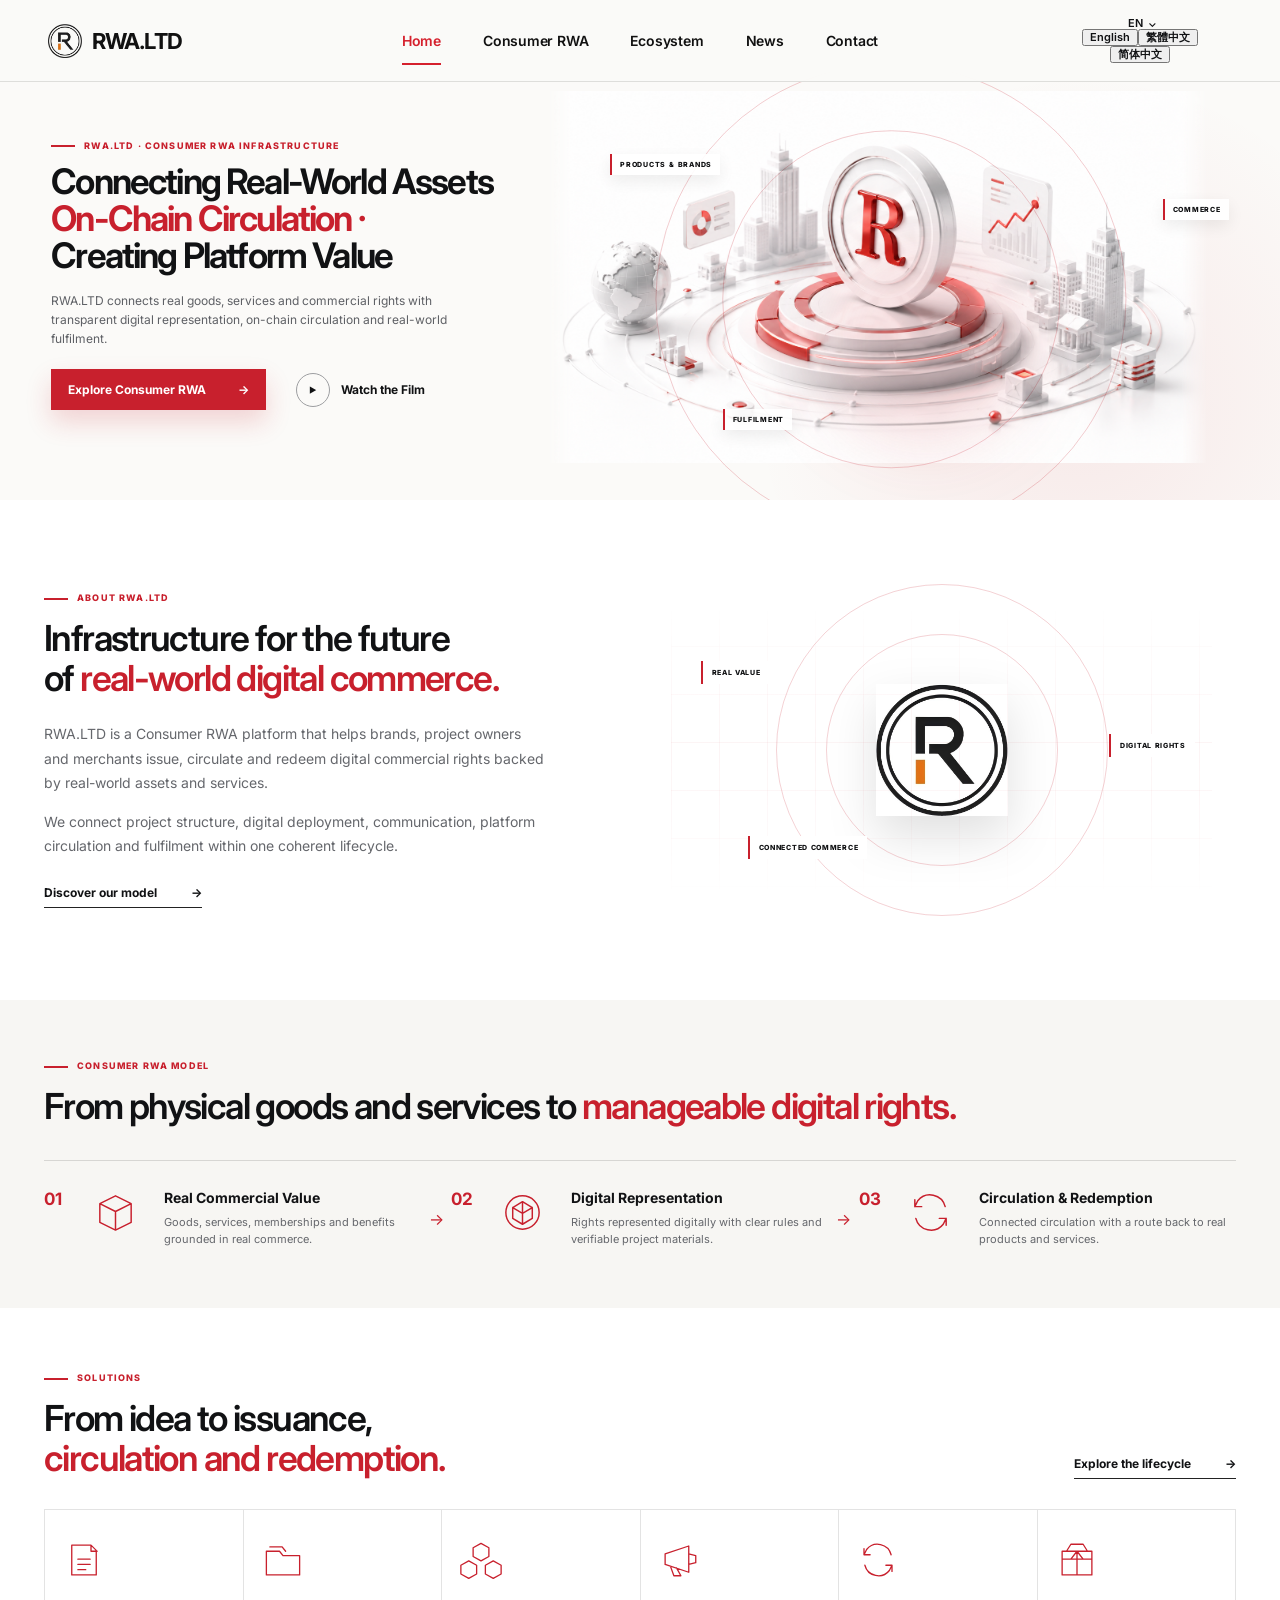
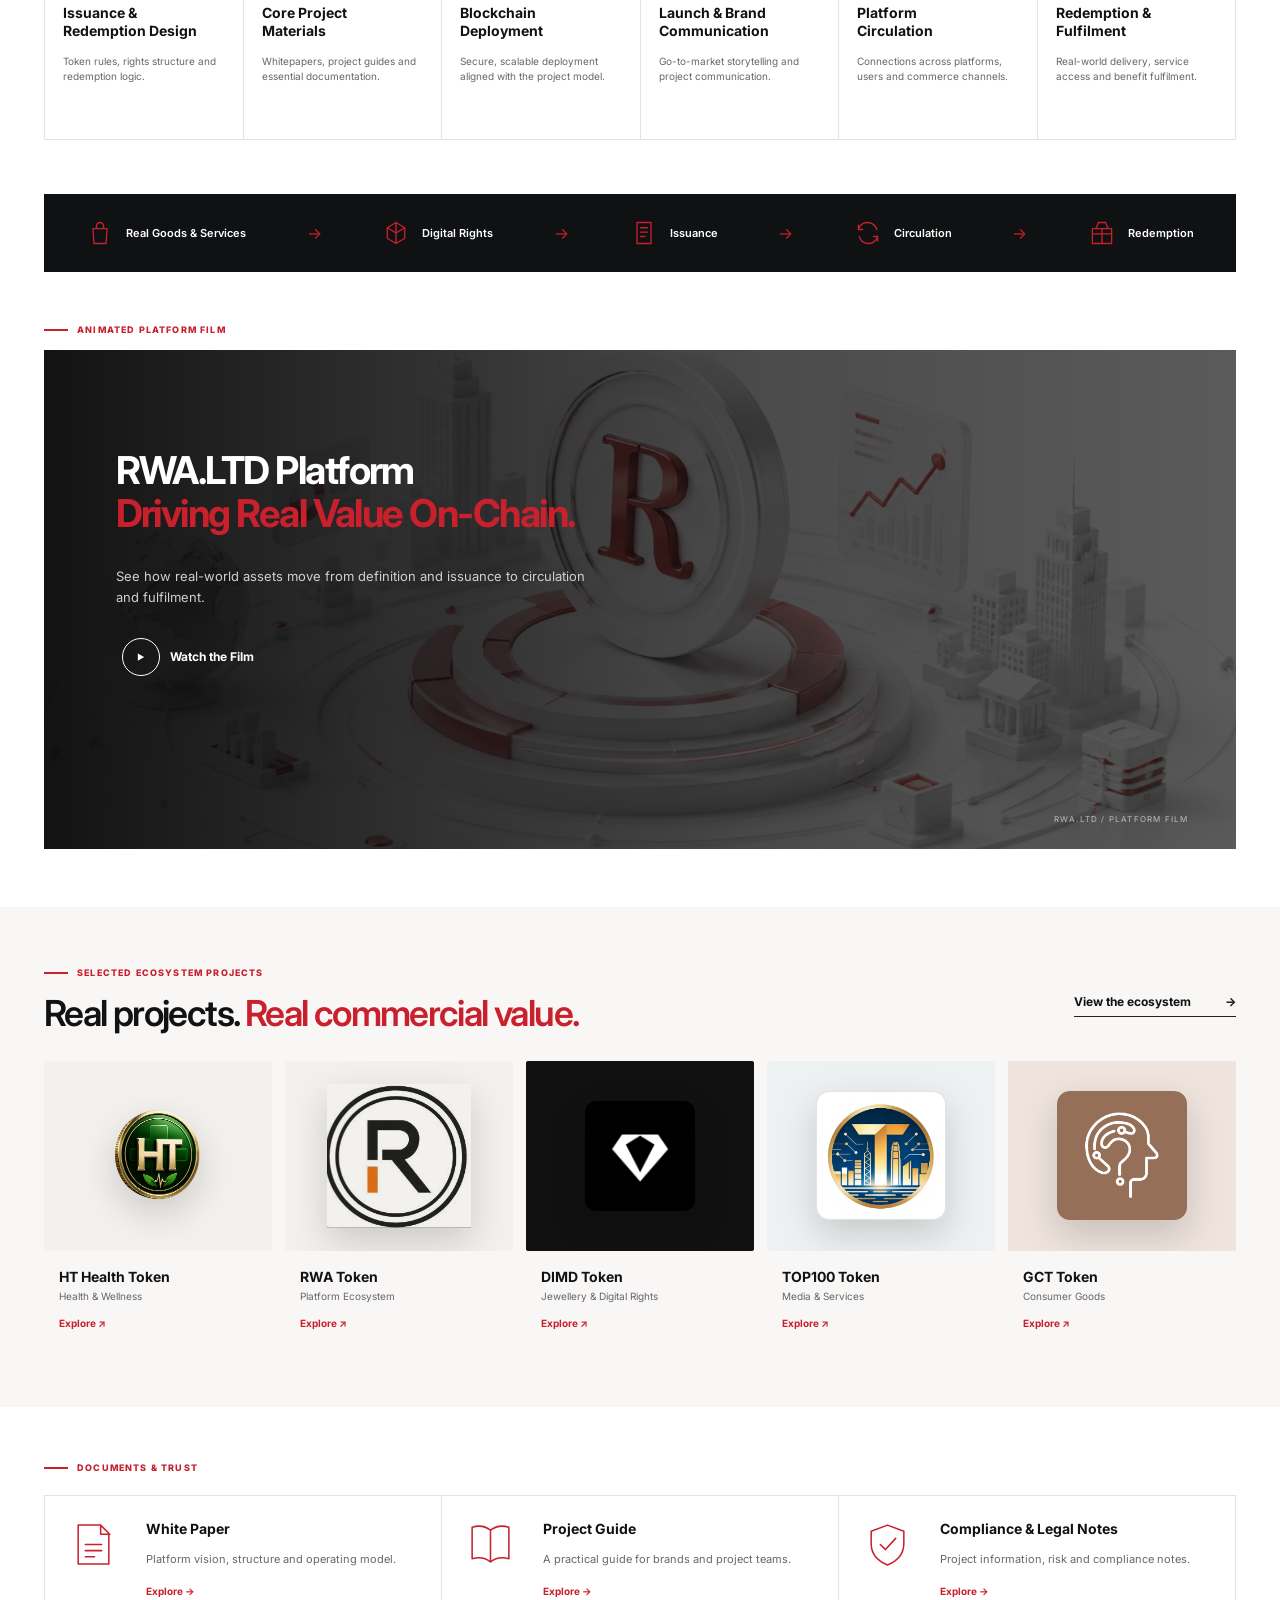
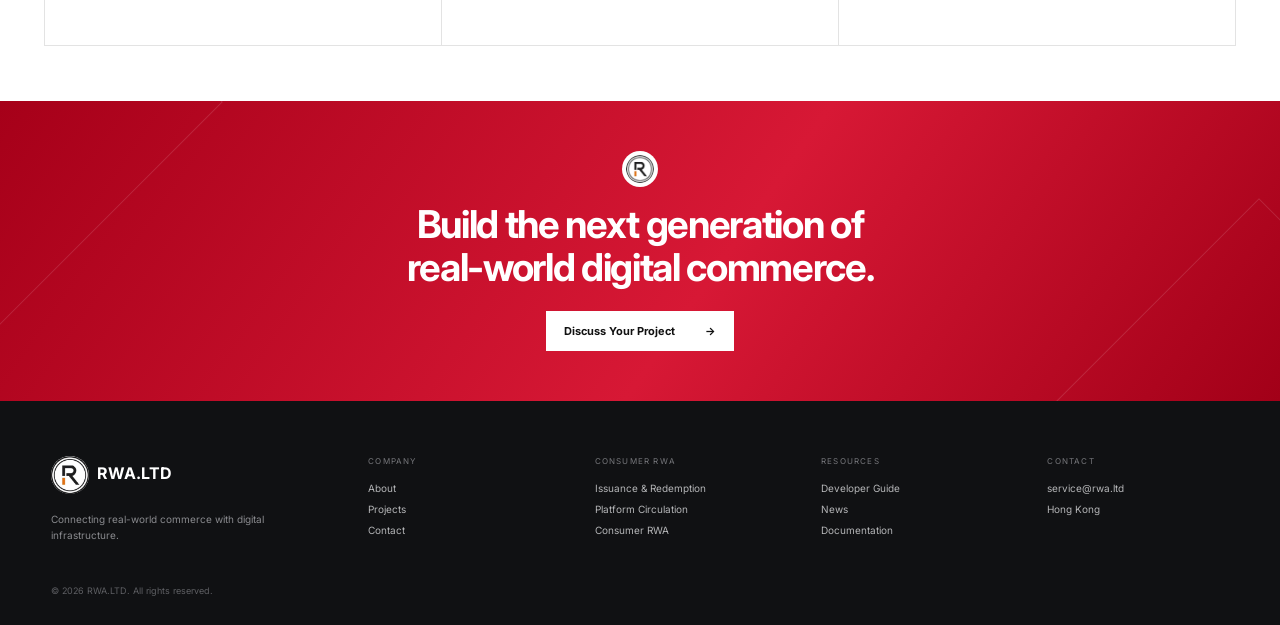
==== index.html @ 99b6c5ab "Enable multilingual site (index.html)" ====
<!doctype html>
<html lang="en">
<head>
  <meta charset="utf-8">
  <meta name="viewport" content="width=device-width,initial-scale=1,viewport-fit=cover">
  <meta name="description" content="RWA.LTD connects real-world products, services and commercial rights with on-chain circulation.">
  <title>RWA.LTD — Real-World Assets, Connected</title>
  <link rel="preconnect" href="https://fonts.googleapis.com"><link rel="preconnect" href="https://fonts.gstatic.com" crossorigin>
  <link href="https://fonts.googleapis.com/css2?family=Inter:wght@400;500;600;700&display=swap" rel="stylesheet">
  <link rel="stylesheet" href="css/home-approved.css">
  <link rel="stylesheet" href="css/site-global.css">
</head>
<body>
  <header class="header global-header">
    <a class="logo" href="index.html" aria-label="RWA.LTD Home">
      <img src="assets/images/rwa-logo.png" alt="RWA.LTD official logo">
      <strong>RWA.LTD</strong>
    </a>
    <nav class="desktop-nav" aria-label="Primary navigation">
      <a class="active" href="index.html">Home</a>
      <a href="consumer-rwa.html">Consumer RWA</a>
      <a href="ecosystem.html">Ecosystem</a>
      <a href="https://www.rwa.ltd/#/news">News</a>
      <a href="contact.html">Contact</a>
    </nav>
    <div class="header-end">
      <button class="language" type="button">EN <span>⌄</span></button>
      <button class="menu" type="button" aria-label="Open navigation" aria-expanded="false"><i></i><i></i></button>
    </div>
    <nav class="mobile-nav" aria-label="Mobile navigation">
      <a href="index.html">Home</a><a href="consumer-rwa.html">Consumer RWA</a>
      <a href="ecosystem.html">Ecosystem</a><a href="https://www.rwa.ltd/#/news">News</a><a href="contact.html">Contact</a>
    </nav>
  </header>

  <main>
    <section class="hero">
      <div class="hero-copy reveal">
        <p class="kicker">RWA.LTD · CONSUMER RWA INFRASTRUCTURE</p>
        <h1>Connecting Real-World Assets<br><em>On-Chain Circulation ·</em><br>Creating Platform Value</h1>
        <p class="lede">RWA.LTD connects real goods, services and commercial rights with transparent digital representation, on-chain circulation and real-world fulfilment.</p>
        <div class="hero-actions">
          <a class="button-primary" href="consumer-rwa.html">Explore Consumer RWA <span>→</span></a>
          <button class="watch" type="button" data-film><i>▶</i> Watch the Film</button>
        </div>
      </div>
      <div class="hero-media reveal">
        <div class="hero-glow"></div>
        <div class="hero-ring ring-a"></div><div class="hero-ring ring-b"></div>
        <img src="assets/images/rwa-hero-ecosystem.png" alt="RWA.LTD real-world commerce ecosystem" width="1672" height="941">
        <span class="media-label ml-1">PRODUCTS &amp; BRANDS</span>
        <span class="media-label ml-2">COMMERCE</span>
        <span class="media-label ml-3">FULFILMENT</span>
      </div>
    </section>

    <section class="about shell section" id="about">
      <div class="about-copy reveal">
        <p class="section-tag">ABOUT RWA.LTD</p>
        <h2>Infrastructure for the future<br>of <em>real-world digital commerce.</em></h2>
        <p>RWA.LTD is a Consumer RWA platform that helps brands, project owners and merchants issue, circulate and redeem digital commercial rights backed by real-world assets and services.</p>
        <p>We connect project structure, digital deployment, communication, platform circulation and fulfilment within one coherent lifecycle.</p>
        <a class="text-link" href="consumer-rwa.html">Discover our model <span>→</span></a>
      </div>
      <div class="about-visual reveal">
        <div class="about-grid-lines"></div>
        <img src="assets/images/rwa-logo.png" alt="RWA.LTD official brand mark">
        <span>REAL VALUE</span><span>DIGITAL RIGHTS</span><span>CONNECTED COMMERCE</span>
      </div>
    </section>

    <section class="model section">
      <div class="shell">
        <p class="section-tag">CONSUMER RWA MODEL</p>
        <h2>From physical goods and services to <em>manageable digital rights.</em></h2>
        <div class="model-row reveal">
          <article><b>01</b><svg viewBox="0 0 48 48"><path d="M8 15 24 7l16 8-16 8-16-8Zm0 0v19l16 8 16-8V15M24 23v19"/></svg><div><h3>Real Commercial Value</h3><p>Goods, services, memberships and benefits grounded in real commerce.</p></div></article>
          <i>→</i>
          <article><b>02</b><svg viewBox="0 0 48 48"><circle cx="24" cy="24" r="17"/><path d="m24 13 10 6v11l-10 6-10-6V19l10-6Zm0 0v23M14 19l10 6 10-6"/></svg><div><h3>Digital Representation</h3><p>Rights represented digitally with clear rules and verifiable project materials.</p></div></article>
          <i>→</i>
          <article><b>03</b><svg viewBox="0 0 48 48"><path d="M39 18A16 16 0 0 0 11 12l-3 6M9 30a16 16 0 0 0 28 6l3-6M8 11v7h7M40 37v-7h-7"/></svg><div><h3>Circulation &amp; Redemption</h3><p>Connected circulation with a route back to real products and services.</p></div></article>
        </div>
      </div>
    </section>

    <section class="solutions section shell">
      <p class="section-tag">SOLUTIONS</p>
      <div class="section-heading"><h2>From idea to issuance,<br><em>circulation and redemption.</em></h2><a class="text-link" href="consumer-rwa.html#lifecycle">Explore the lifecycle <span>→</span></a></div>
      <div class="solution-grid reveal">
        <article><svg viewBox="0 0 48 48"><path d="M10 7h22l6 6v28H10zM32 7v7h7M17 23h14M17 29h14M17 35h9"/></svg><h3>Issuance &amp;<br>Redemption Design</h3><p>Token rules, rights structure and redemption logic.</p></article>
        <article><svg viewBox="0 0 48 48"><path d="M5 14h15l4 5h19v22H5zM9 9h14l4 5"/></svg><h3>Core Project<br>Materials</h3><p>Whitepapers, project guides and essential documentation.</p></article>
        <article><svg viewBox="0 0 48 48"><path d="m24 5 9 5v10l-9 5-9-5V10l9-5ZM10 25l9 5v10l-9 5-9-5V30l9-5Zm28 0 9 5v10l-9 5-9-5V30l9-5Z"/></svg><h3>Blockchain<br>Deployment</h3><p>Secure, scalable deployment aligned with the project model.</p></article>
        <article><svg viewBox="0 0 48 48"><path d="M7 29V17l27-9v30L7 29Zm27-12 8 2v8l-8 2M13 31l4 11h8l-5-9"/></svg><h3>Launch &amp; Brand<br>Communication</h3><p>Go-to-market storytelling and project communication.</p></article>
        <article><svg viewBox="0 0 48 48"><path d="M39 18A16 16 0 0 0 11 12l-3 6M9 30a16 16 0 0 0 28 6l3-6M8 11v7h7M40 37v-7h-7"/></svg><h3>Platform<br>Circulation</h3><p>Connections across platforms, users and commerce channels.</p></article>
        <article><svg viewBox="0 0 48 48"><path d="M7 14h34v27H7zM12 14 17 6h14l5 8M24 14v27M7 23h34M17 23l7-9 7 9"/></svg><h3>Redemption &amp;<br>Fulfilment</h3><p>Real-world delivery, service access and benefit fulfilment.</p></article>
      </div>
    </section>

    <section class="lifecycle">
      <div><svg viewBox="0 0 32 32"><path d="M8 11h16l-1 17H9L8 11ZM12 11V8a4 4 0 0 1 8 0v3"/></svg><span>Real Goods &amp; Services</span></div><i>→</i>
      <div><svg viewBox="0 0 32 32"><path d="m16 4 10 6v12l-10 6-10-6V10l10-6Zm0 0v24M6 10l10 6 10-6"/></svg><span>Digital Rights</span></div><i>→</i>
      <div><svg viewBox="0 0 32 32"><path d="M8 4h16v24H8zM12 10h8M12 15h8M12 20h5"/></svg><span>Issuance</span></div><i>→</i>
      <div><svg viewBox="0 0 32 32"><path d="M26 12A11 11 0 0 0 7 8l-2 4M6 20a11 11 0 0 0 19 4l2-4M5 7v5h5M27 25v-5h-5"/></svg><span>Circulation</span></div><i>→</i>
      <div><svg viewBox="0 0 32 32"><path d="M5 11h22v17H5zM9 11l3-7h8l3 7M16 11v17M5 17h22"/></svg><span>Redemption</span></div>
    </section>

    <section class="film section shell" id="film">
      <p class="section-tag">ANIMATED PLATFORM FILM</p>
      <div class="film-stage reveal">
        <img src="assets/images/rwa-hero-ecosystem.png" alt="RWA.LTD ecosystem platform film">
        <div class="film-overlay"></div>
        <div class="film-copy"><h2>RWA.LTD Platform<br><em>Driving Real Value On-Chain.</em></h2><p>See how real-world assets move from definition and issuance to circulation and fulfilment.</p><button type="button"><i>▶</i> Watch the Film</button></div>
        <span class="film-code">RWA.LTD / PLATFORM FILM</span>
      </div>
    </section>

    <section class="projects section">
      <div class="shell">
        <div class="section-heading"><div><p class="section-tag">SELECTED ECOSYSTEM PROJECTS</p><h2>Real projects. <em>Real commercial value.</em></h2></div><a class="text-link" href="ecosystem.html#projects">View the ecosystem <span>→</span></a></div>
        <div class="project-grid reveal">
          <a class="project-card health" href="ecosystem.html#projects"><div class="token-stage"><img src="assets/tokens/token-ht.png" alt="HT Health Token official icon"></div><h3>HT Health Token</h3><p>Health &amp; Wellness</p><span>Explore ↗</span></a>
          <a class="project-card rwa" href="ecosystem.html#projects"><div class="token-stage"><img src="assets/tokens/token-rwa.png" alt="RWA Token official icon"></div><h3>RWA Token</h3><p>Platform Ecosystem</p><span>Explore ↗</span></a>
          <a class="project-card dimd" href="ecosystem.html#projects"><div class="token-stage"><img src="assets/tokens/token-dimd.png" alt="DIMD Token official icon"></div><h3>DIMD Token</h3><p>Jewellery &amp; Digital Rights</p><span>Explore ↗</span></a>
          <a class="project-card top" href="ecosystem.html#projects"><div class="token-stage"><img src="assets/tokens/token-top100.png" alt="TOP100 Token official icon"></div><h3>TOP100 Token</h3><p>Media &amp; Services</p><span>Explore ↗</span></a>
          <a class="project-card gct" href="ecosystem.html#projects"><div class="token-stage"><img src="assets/tokens/token-gct.png" alt="GCT Token official icon"></div><h3>GCT Token</h3><p>Consumer Goods</p><span>Explore ↗</span></a>
        </div>
      </div>
    </section>

    <section class="documents section shell">
      <p class="section-tag">DOCUMENTS &amp; TRUST</p>
      <div class="document-grid reveal">
        <a href="consumer-rwa.html#documentation"><svg viewBox="0 0 48 48"><path d="M9 5h22l8 8v30H9zM31 5v9h9M16 24h16M16 30h16M16 36h9"/></svg><div><h3>White Paper</h3><p>Platform vision, structure and operating model.</p><span>Explore →</span></div></a>
        <a href="consumer-rwa.html#documentation"><svg viewBox="0 0 48 48"><path d="M24 10c-5-4-11-5-18-3v31c7-2 13-1 18 3m0-31c5-4 11-5 18-3v31c-7-2-13-1-18 3V10Z"/></svg><div><h3>Project Guide</h3><p>A practical guide for brands and project teams.</p><span>Explore →</span></div></a>
        <a href="consumer-rwa.html#documentation"><svg viewBox="0 0 48 48"><path d="m24 5 16 6v12c0 10-6 17-16 21C14 40 8 33 8 23V11l16-6Zm-7 19 5 5 10-11"/></svg><div><h3>Compliance &amp; Legal Notes</h3><p>Project information, risk and compliance notes.</p><span>Explore →</span></div></a>
      </div>
    </section>

    <section class="cta">
      <img src="assets/images/rwa-logo.png" alt="" aria-hidden="true">
      <h2>Build the next generation of<br>real-world digital commerce.</h2>
      <a href="contact.html">Discuss Your Project <span>→</span></a>
    </section>
  </main>

  <footer>
    <div class="footer-logo"><img src="assets/images/rwa-logo.png" alt="RWA.LTD"><strong>RWA.LTD</strong><p>Connecting real-world commerce with digital infrastructure.</p></div>
    <div><small>COMPANY</small><a href="#about">About</a><a href="ecosystem.html#projects">Projects</a><a href="contact.html">Contact</a></div>
    <div><small>CONSUMER RWA</small><a href="consumer-rwa.html#lifecycle">Issuance &amp; Redemption</a><a href="ecosystem.html">Platform Circulation</a><a href="consumer-rwa.html">Consumer RWA</a></div>
    <div><small>RESOURCES</small><a href="consumer-rwa.html#documentation">Developer Guide</a><a href="https://www.rwa.ltd/#/news">News</a><a href="consumer-rwa.html#documentation">Documentation</a></div>
    <div><small>CONTACT</small><a href="mailto:service@rwa.ltd">service@rwa.ltd</a><span>Hong Kong</span></div>
    <p class="copyright">© 2026 RWA.LTD. All rights reserved.</p>
  </footer>
  <script src="js/home-approved.js"></script><script src="js/i18n.js"></script>
</body>
</html>
---- css/home-approved.css ----
:root{--red:#c8202d;--red-dark:#a91220;--ink:#111214;--muted:#65676c;--line:#e3e3e3;--warm:#f7f6f3;--shell:1380px}
*{box-sizing:border-box}html{scroll-behavior:smooth}body{margin:0;color:var(--ink);background:#fff;font-family:Inter,-apple-system,BlinkMacSystemFont,"Segoe UI",Arial,sans-serif;-webkit-font-smoothing:antialiased}a{color:inherit;text-decoration:none}button{font:inherit;color:inherit}h1,h2,h3,p{margin-top:0}em{font-style:normal;color:var(--red)}svg{fill:none;stroke:currentColor;stroke-width:1.5;stroke-linecap:round;stroke-linejoin:round}.shell{width:min(calc(100% - 88px),var(--shell));margin-inline:auto}.section{padding-top:82px;padding-bottom:82px}.header{position:fixed;z-index:100;inset:0 0 auto;height:74px;padding:0 clamp(24px,3.5vw,60px);display:flex;align-items:center;border-bottom:1px solid rgba(0,0,0,.08);background:rgba(255,255,255,.94);backdrop-filter:blur(18px);transition:.25s}.header.compact{height:64px;box-shadow:0 8px 25px rgba(0,0,0,.045)}.logo{display:flex;align-items:center;gap:9px;width:185px}.logo img{width:40px;height:40px;object-fit:contain}.logo strong{font-size:19px;letter-spacing:-.04em}.desktop-nav{display:flex;align-items:center;gap:clamp(17px,2vw,34px);margin:auto}.desktop-nav a{position:relative;padding:28px 0 25px;font-size:12px;font-weight:600;white-space:nowrap}.desktop-nav a:after{content:"";position:absolute;left:0;right:100%;bottom:0;height:2px;background:var(--red);transition:.2s}.desktop-nav a:hover:after,.desktop-nav a.active:after{right:0}.header-end{width:185px;display:flex;justify-content:flex-end}.language{border:0;background:none;font-size:11px;font-weight:700}.language span{margin-left:5px}.menu,.mobile-nav{display:none}
.hero{position:relative;min-height:690px;display:grid;grid-template-columns:minmax(470px,.88fr) minmax(560px,1.12fr);align-items:center;gap:25px;padding:116px clamp(28px,4vw,72px) 62px;overflow:hidden;background:linear-gradient(115deg,#faf9f7 0%,#fff 63%,#f6f4f2 100%)}.hero:after{content:"";position:absolute;right:-140px;top:60px;width:680px;height:680px;border-radius:50%;background:radial-gradient(circle,rgba(200,32,45,.08),transparent 68%)}.hero-copy{position:relative;z-index:3;max-width:680px}.kicker,.section-tag{margin-bottom:15px;color:var(--red);font-size:9px;font-weight:800;letter-spacing:.13em}.kicker:before,.section-tag:before{content:"";display:inline-block;width:24px;height:2px;margin-right:9px;vertical-align:middle;background:var(--red)}.hero h1{margin-bottom:21px;font-size:clamp(42px,4vw,66px);line-height:1.08;letter-spacing:-.052em;font-weight:650}.lede{max-width:575px;color:#5e6065;font-size:14px;line-height:1.72}.hero-actions{display:flex;align-items:center;gap:24px;margin-top:31px}.button-primary{display:inline-flex;align-items:center;gap:32px;padding:15px 19px;background:var(--red);color:#fff;font-size:12px;font-weight:700;box-shadow:0 12px 26px rgba(200,32,45,.18)}.watch{display:flex;align-items:center;gap:11px;border:0;background:none;font-size:12px;font-weight:700;cursor:pointer}.watch i{display:grid;place-items:center;width:38px;height:38px;border:1px solid #9d9ea1;border-radius:50%;font-size:8px;font-style:normal}.hero-media{position:relative;z-index:2;min-width:0}.hero-media>img{position:relative;z-index:2;display:block;width:112%;max-width:none;transform:translateX(-2%);filter:drop-shadow(0 28px 35px rgba(60,30,30,.12));animation:heroFloat 7s ease-in-out infinite}.hero-glow{position:absolute;left:42%;top:39%;width:30%;aspect-ratio:1;border-radius:50%;background:rgba(200,32,45,.13);filter:blur(35px)}.hero-ring{position:absolute;z-index:1;left:52%;top:56%;border:1px solid rgba(200,32,45,.22);border-radius:50%;transform:translate(-50%,-50%);animation:ringSpin 19s linear infinite}.ring-a{width:67%;aspect-ratio:1}.ring-b{width:48%;aspect-ratio:1;animation-direction:reverse}.media-label{position:absolute;z-index:5;padding:6px 8px;background:rgba(255,255,255,.9);border-left:2px solid var(--red);box-shadow:0 6px 16px rgba(0,0,0,.07);font-size:7px;font-weight:800;letter-spacing:.11em}.ml-1{left:12%;top:17%}.ml-2{right:0;top:29%}.ml-3{left:28%;bottom:9%}
.about{display:grid;grid-template-columns:.92fr 1.08fr;gap:8vw;align-items:center}.about-copy h2,.model h2,.section-heading h2{margin-bottom:24px;font-size:clamp(34px,3.4vw,51px);line-height:1.13;letter-spacing:-.045em;font-weight:600}.about-copy>p:not(.section-tag){max-width:610px;color:var(--muted);font-size:14px;line-height:1.75}.text-link{display:inline-flex;gap:34px;margin-top:12px;padding-bottom:7px;border-bottom:1px solid #222;font-size:12px;font-weight:700}.about-visual{position:relative;min-height:380px;display:grid;place-items:center;overflow:hidden;background:linear-gradient(145deg,#f5f4f1,#e9e8e4)}.about-grid-lines{position:absolute;inset:0;background-image:linear-gradient(rgba(200,32,45,.07) 1px,transparent 1px),linear-gradient(90deg,rgba(200,32,45,.07) 1px,transparent 1px);background-size:48px 48px;mask-image:linear-gradient(to bottom,transparent,#000,transparent)}.about-visual:before,.about-visual:after{content:"";position:absolute;border:1px solid rgba(200,32,45,.2);border-radius:50%}.about-visual:before{width:330px;height:330px}.about-visual:after{width:230px;height:230px}.about-visual img{position:relative;z-index:3;width:150px;height:150px;object-fit:contain;mix-blend-mode:multiply;filter:drop-shadow(0 20px 24px rgba(0,0,0,.12))}.about-visual span{position:absolute;z-index:3;padding:7px 9px;background:#fff;border-left:2px solid var(--red);font-size:7px;font-weight:800;letter-spacing:.1em}.about-visual span:nth-of-type(1){left:9%;top:23%}.about-visual span:nth-of-type(2){right:7%;top:45%}.about-visual span:nth-of-type(3){left:17%;bottom:17%}
.model{background:var(--warm)}.model .shell>h2{max-width:1050px;margin-bottom:46px}.model-row{display:grid;grid-template-columns:1fr 30px 1fr 30px 1fr;align-items:center;border-top:1px solid #d7d6d3;padding-top:28px}.model-row article{display:grid;grid-template-columns:34px 58px 1fr;gap:14px;align-items:start}.model-row b{color:var(--red);font-size:17px}.model-row svg{width:47px;color:var(--red)}.model-row h3{margin-bottom:8px;font-size:14px}.model-row p{margin:0;color:var(--muted);font-size:11px;line-height:1.55}.model-row>i{color:var(--red);font-style:normal;text-align:center}
.section-heading{display:flex;align-items:flex-end;justify-content:space-between;gap:35px}.section-heading h2{margin-bottom:0}.solution-grid{display:grid;grid-template-columns:repeat(6,1fr);margin-top:40px;border-top:1px solid var(--line);border-left:1px solid var(--line)}.solution-grid article{min-height:285px;padding:28px 21px;border-right:1px solid var(--line);border-bottom:1px solid var(--line);transition:.25s}.solution-grid article:hover{background:#fbf7f7;transform:translateY(-3px);box-shadow:0 17px 35px rgba(0,0,0,.05)}.solution-grid svg{width:48px;height:48px;margin:12px 0 24px;color:var(--red)}.solution-grid h3{font-size:15px;line-height:1.3}.solution-grid p{margin:0;color:var(--muted);font-size:10px;line-height:1.55}
.lifecycle{width:min(calc(100% - 88px),var(--shell));margin:0 auto 15px;padding:32px 42px;display:flex;align-items:center;justify-content:space-between;background:#101113;color:#fff}.lifecycle div{display:flex;align-items:center;gap:12px}.lifecycle svg{width:28px;color:var(--red)}.lifecycle span{font-size:11px;font-weight:600}.lifecycle>i{color:var(--red);font-style:normal}
.film{padding-top:57px}.film-stage{position:relative;height:min(48vw,590px);min-height:430px;overflow:hidden;background:#111}.film-stage>img{width:100%;height:100%;object-fit:cover;filter:brightness(.47) saturate(.75);transform:scale(1.05)}.film-overlay{position:absolute;inset:0;background:linear-gradient(90deg,rgba(4,4,5,.86) 0%,rgba(5,5,6,.32) 60%,rgba(5,5,6,.17))}.film-copy{position:absolute;z-index:2;left:6%;top:20%;max-width:580px;color:#fff}.film-copy h2{font-size:clamp(33px,3.5vw,54px);line-height:1.1;letter-spacing:-.04em}.film-copy p{max-width:480px;color:#d0d0d2;font-size:13px;line-height:1.65}.film-copy button{display:flex;align-items:center;gap:10px;margin-top:28px;border:0;background:none;color:#fff;font-size:12px;font-weight:700}.film-copy button i{display:grid;place-items:center;width:38px;height:38px;border:1px solid #fff;border-radius:50%;font-size:8px;font-style:normal}.film-code{position:absolute;right:4%;bottom:5%;color:#bbb;font-size:8px;letter-spacing:.15em}
.projects{background:#f8f7f5}.projects .section-heading{align-items:center}.project-grid{display:grid;grid-template-columns:repeat(5,1fr);gap:13px;margin-top:38px}.project-card{position:relative;min-width:0;padding:18px;background:#fff;border:1px solid #ecebea;transition:.25s}.project-card:hover{transform:translateY(-4px);box-shadow:0 18px 38px rgba(0,0,0,.07)}.token-stage{height:230px;display:grid;place-items:center;overflow:hidden;background:#f5f4f2}.token-stage img{width:72%;height:72%;object-fit:contain;transition:.3s;filter:drop-shadow(0 14px 18px rgba(0,0,0,.16))}.project-card:hover img{transform:scale(1.05)}.rwa .token-stage img{mix-blend-mode:multiply}.dimd .token-stage{background:#151515}.dimd .token-stage img{width:58%;height:58%}.top .token-stage{background:#eef2f4}.gct .token-stage{background:#eee3de}.project-card h3{margin:17px 0 5px;font-size:14px}.project-card p{margin:0;color:var(--muted);font-size:10px}.project-card>span{display:block;margin-top:15px;color:var(--red);font-size:10px;font-weight:700}
.documents{padding-top:67px}.document-grid{display:grid;grid-template-columns:repeat(3,1fr);margin-top:29px;border-top:1px solid var(--line);border-left:1px solid var(--line)}.document-grid>a{min-height:180px;display:grid;grid-template-columns:60px 1fr;gap:17px;padding:30px;border-right:1px solid var(--line);border-bottom:1px solid var(--line)}.document-grid svg{width:49px;color:var(--red)}.document-grid h3{font-size:14px}.document-grid p{color:var(--muted);font-size:11px;line-height:1.55}.document-grid span{color:var(--red);font-size:10px;font-weight:700}.cta{position:relative;overflow:hidden;padding:64px 20px;background:linear-gradient(125deg,#a60019,#d71835 56%,#a20018);color:#fff;text-align:center}.cta:before,.cta:after{content:"";position:absolute;width:340px;height:340px;border:1px solid rgba(255,255,255,.13);transform:rotate(45deg)}.cta:before{left:-190px;top:-170px}.cta:after{right:-150px;bottom:-210px}.cta img{width:36px;height:36px;padding:4px;border-radius:50%;background:#fff;object-fit:contain}.cta h2{margin:12px 0 22px;font-size:clamp(30px,3vw,45px);line-height:1.12;letter-spacing:-.035em}.cta a{display:inline-flex;gap:30px;padding:13px 18px;background:#fff;color:#111;font-size:11px;font-weight:700}
footer{position:relative;display:grid;grid-template-columns:1.5fr repeat(4,1fr);gap:45px;padding:55px clamp(25px,4vw,72px) 72px;background:#101113;color:#fff}.footer-logo img{width:38px;height:38px;vertical-align:middle;background:#fff;border-radius:50%}.footer-logo strong{margin-left:8px;font-size:16px}.footer-logo p{max-width:260px;margin-top:17px;color:#898a8e;font-size:10px;line-height:1.6}footer>div:not(.footer-logo){display:flex;flex-direction:column;gap:9px}footer small{margin-bottom:7px;color:#76777b;font-size:8px;letter-spacing:.15em}footer a,footer span{color:#b4b5b7;font-size:10px}.copyright{position:absolute;left:clamp(25px,4vw,72px);bottom:20px;color:#5e5f63;font-size:9px}.reveal{opacity:0;transform:translateY(15px);transition:opacity .7s ease,transform .7s ease}.reveal.shown{opacity:1;transform:none}
@keyframes heroFloat{50%{transform:translate(-2%,-10px)}}@keyframes ringSpin{to{transform:translate(-50%,-50%) rotate(360deg)}}
@media(max-width:1180px){.desktop-nav{gap:15px}.desktop-nav a{font-size:10px}.logo,.header-end{width:150px}.hero{grid-template-columns:.92fr 1.08fr}.solution-grid{grid-template-columns:repeat(3,1fr)}.solution-grid article{min-height:245px}.project-grid{grid-template-columns:repeat(3,1fr)}.project-card:nth-child(n+4){margin-top:0}}
@media(max-width:820px){.shell{width:min(calc(100% - 38px),var(--shell))}.section{padding-top:66px;padding-bottom:66px}.header{height:66px;padding:0 19px}.header.compact{height:60px}.logo{width:auto}.logo img{width:36px;height:36px}.logo strong{font-size:16px}.desktop-nav,.language{display:none}.header-end{width:auto;margin-left:auto}.menu{display:block;width:42px;height:42px;border:0;background:none}.menu i{display:block;width:22px;height:1px;margin:7px auto;background:#111;transition:.2s}.menu-open .menu i:first-child{transform:translateY(4px) rotate(45deg)}.menu-open .menu i:last-child{transform:translateY(-4px) rotate(-45deg)}.mobile-nav{position:absolute;top:66px;left:0;right:0;display:flex;visibility:hidden;opacity:0;transform:translateY(-8px);flex-direction:column;padding:18px 20px;background:#fff;border-bottom:1px solid var(--line);transition:.2s}.menu-open .mobile-nav{visibility:visible;opacity:1;transform:none}.mobile-nav a{padding:11px 3px;border-bottom:1px solid #eee;font-size:13px}.hero{min-height:0;display:flex;flex-direction:column;padding:110px 19px 55px}.hero h1{font-size:clamp(37px,10vw,52px)}.hero-media{width:110%;margin-top:30px}.media-label{display:none}.about{grid-template-columns:1fr;gap:38px}.about-visual{min-height:320px}.model-row{grid-template-columns:1fr;gap:22px}.model-row article{grid-template-columns:34px 55px 1fr;padding-bottom:23px;border-bottom:1px solid #ddd}.model-row>i{transform:rotate(90deg)}.solution-grid{grid-template-columns:1fr 1fr}.lifecycle{width:calc(100% - 38px);align-items:flex-start;flex-direction:column;gap:13px;padding:28px}.lifecycle>i{margin-left:10px;transform:rotate(90deg)}.film-stage{height:510px}.project-grid{display:flex;overflow-x:auto;padding-bottom:18px}.project-card{flex:0 0 260px}.token-stage{height:220px}.document-grid{grid-template-columns:1fr}.document-grid>a{min-height:150px}.cta{padding:55px 19px}footer{grid-template-columns:1fr 1fr;gap:36px;padding:50px 20px 80px}.footer-logo{grid-column:1/-1}}
@media(max-width:520px){.hero-actions{align-items:flex-start;flex-direction:column;gap:16px}.about-copy h2,.model h2,.section-heading h2{font-size:34px}.solution-grid{grid-template-columns:1fr}.solution-grid article{min-height:220px}.section-heading{align-items:flex-start;flex-direction:column}.film-stage{height:470px}.film-copy{left:7%;right:7%}.film-copy h2{font-size:34px}.document-grid>a{padding:24px 18px}.cta h2{font-size:32px}footer{grid-template-columns:1fr}.footer-logo{grid-column:auto}}
@media(prefers-reduced-motion:reduce){html{scroll-behavior:auto}.hero-media>img,.hero-ring{animation:none}.reveal{opacity:1;transform:none;transition:none}}

/* Approved proportion and media-integration pass */
@media(min-width:821px){
  .header{height:68px}
  .header.compact{height:60px}
  .logo img{width:36px;height:36px}
  .desktop-nav a{padding:25px 0 22px}

  .hero{
    min-height:500px;
    height:auto;
    grid-template-columns:minmax(390px,.78fr) minmax(520px,1.22fr);
    align-items:center;
    padding-top:82px;
    padding-bottom:28px;
    background:#fbfaf8;
  }
  .hero h1{max-width:610px;margin-bottom:16px;font-size:clamp(34px,2.75vw,44px);line-height:1.06}
  .hero-copy{align-self:center;padding:0 0 4px}
  .hero .kicker{margin-bottom:12px}
  .hero .lede{max-width:520px;font-size:12px;line-height:1.6}
  .hero-actions{margin-top:21px}
  .button-primary{padding:13px 17px}
  .watch i{width:34px;height:34px}
  .hero-media{
    align-self:center;
    display:flex;
    align-items:center;
    justify-content:center;
    margin-right:0;
    overflow:visible;
  }
  .hero-media>img{
    width:94%;
    height:auto;
    max-height:440px;
    object-fit:contain;
    transform:none;
    mix-blend-mode:multiply;
    -webkit-mask-image:linear-gradient(90deg,transparent 0,#000 4%,#000 96%,transparent 100%);
    mask-image:linear-gradient(90deg,transparent 0,#000 4%,#000 96%,transparent 100%);
  }
  .about{min-height:500px;padding-top:62px;padding-bottom:62px}
  .about-copy h2,.model h2,.section-heading h2{font-size:clamp(32px,2.8vw,44px);line-height:1.12}
  .about-visual{min-height:330px;background:#fff;overflow:visible}
  .about-visual img{width:132px;height:132px;mix-blend-mode:multiply}
  .about-grid-lines{inset:4%;opacity:.7}
  .model.section{padding-top:60px;padding-bottom:60px}
  .model .shell>h2{margin-bottom:34px}
  .solutions.section{padding-top:64px;padding-bottom:54px}
  .solution-grid{margin-top:30px}
  .solution-grid article{min-height:230px;padding:22px 18px}
  .solution-grid svg{width:42px;height:42px;margin:7px 0 19px}
  .solution-grid h3{font-size:14px}
  .lifecycle{margin-bottom:0;padding-top:25px;padding-bottom:25px}
  .film.section{padding-top:52px;padding-bottom:58px}
  .film-stage{height:min(39vw,520px);min-height:410px}
  .film-stage>img{mix-blend-mode:screen;opacity:.82}
  .film-copy h2{font-size:clamp(31px,3vw,46px)}
  .projects.section{padding-top:60px;padding-bottom:60px}
  .project-grid{margin-top:28px}
  .token-stage{height:190px;border-radius:2px}
  .project-card{padding:0 0 18px;border:0;background:transparent}
  .project-card h3,.project-card p,.project-card>span{margin-left:15px;margin-right:15px}
  .token-stage img{width:68%;height:68%}
  .health .token-stage{background:#f3f1ed}
  .rwa .token-stage{background:#f3f1ed}
  .rwa .token-stage img{width:76%;height:76%;mix-blend-mode:multiply}
  .dimd .token-stage{background:#111}
  .top .token-stage{background:#edf1f2}
  .gct .token-stage{background:#eee3dd}
  .documents.section{padding-top:55px;padding-bottom:55px}
  .document-grid{margin-top:22px}
  .document-grid>a{min-height:150px;padding:24px}
  .cta{padding-top:50px;padding-bottom:50px}
}

@media(max-width:820px){
  .hero{background:#fbfaf8}
  .hero-media>img{
    width:100%;
    height:auto;
    object-fit:contain;
    transform:none;
    mix-blend-mode:multiply;
    -webkit-mask-image:linear-gradient(90deg,transparent,#000 4%,#000 96%,transparent);
    mask-image:linear-gradient(90deg,transparent,#000 4%,#000 96%,transparent);
  }
  .about-visual{background:#fff}
  .about-visual img{mix-blend-mode:multiply}
  .project-card{border:0;background:transparent;padding:0 0 17px}
  .project-card h3,.project-card p,.project-card>span{margin-left:14px;margin-right:14px}
  .health .token-stage,.rwa .token-stage{background:#f3f1ed}
  .rwa .token-stage img{mix-blend-mode:multiply}
}
---- css/site-global.css ----
:root{--site-red:#d5202d;--site-paper:#fafaf8;--site-ink:#111}
html{font-family:Inter,Arial,sans-serif;-webkit-font-smoothing:antialiased}
body{font-family:Inter,Arial,sans-serif}

/* One header system shared by Home, Consumer RWA and Ecosystem. */
.global-header{
  box-sizing:border-box!important;
  width:100%!important;
  height:82px!important;
  min-height:82px!important;
  padding:0 48px!important;
  display:grid!important;
  grid-template-columns:1fr auto 1fr!important;
  align-items:center!important;
  background:rgba(250,250,248,.95)!important;
  border-bottom:1px solid #dededb!important;
  font-family:Inter,Arial,sans-serif!important;
  backdrop-filter:blur(14px);
}
.global-header .logo,.global-header .brand,.global-header .v10-logo{
  justify-self:start!important;
  display:flex!important;
  align-items:center!important;
  gap:10px!important;
  width:auto!important;
  color:var(--site-ink)!important;
  font-size:22px!important;
  line-height:1!important;
  font-weight:700!important;
  letter-spacing:-.045em!important;
  text-decoration:none!important;
}
.global-header .logo img,.global-header .brand img,.global-header .v10-logo img{
  display:block!important;
  width:34px!important;
  height:34px!important;
  object-fit:contain!important;
  mix-blend-mode:multiply;
}
.global-header .logo strong,.global-header .v10-logo strong,.global-header .brand span{
  display:block!important;
  margin:0!important;
  font:inherit!important;
  color:inherit!important;
}
.global-header .desktop-nav,.global-header .site-nav,.global-header .v10-nav{
  justify-self:center!important;
  display:flex!important;
  align-items:center!important;
  justify-content:center!important;
  gap:42px!important;
  height:100%!important;
  margin:0!important;
}
.global-header .desktop-nav a,.global-header .site-nav a,.global-header .v10-nav a{
  box-sizing:border-box!important;
  position:relative!important;
  display:grid!important;
  place-items:center!important;
  height:100%!important;
  padding:0!important;
  color:var(--site-ink)!important;
  font:600 14px/1 Inter,Arial,sans-serif!important;
  letter-spacing:-.015em!important;
  text-decoration:none!important;
  white-space:nowrap!important;
}
.global-header .desktop-nav a.active,.global-header .site-nav a.active,.global-header .v10-nav a.active{color:var(--site-red)!important}
.global-header .desktop-nav a.active:after,.global-header .site-nav a.active:after,.global-header .v10-nav a.active:after{
  content:""!important;position:absolute!important;left:0!important;right:0!important;bottom:16px!important;height:2px!important;background:var(--site-red)!important
}
.global-header .header-end,.global-header>.language,.global-header>.v10-lang{justify-self:end!important}
.global-header .language,.global-header .v10-lang{font:600 11px/1 Inter,Arial,sans-serif!important}
.global-header .mobile-nav{display:none}

@media(max-width:900px){
  .global-header{height:70px!important;min-height:70px!important;padding:0 24px!important;grid-template-columns:1fr auto!important}
  .global-header .desktop-nav,.global-header .site-nav{display:none!important}
  .global-header .site-nav.open,.global-header .mobile-nav.open{display:flex!important}
  .global-header .v10-nav{gap:18px!important}
  .global-header .v10-nav a{font-size:12px!important}
  .global-header .logo,.global-header .brand,.global-header .v10-logo{font-size:19px!important}
  .global-header .logo img,.global-header .brand img,.global-header .v10-logo img{width:30px!important;height:30px!important}
}
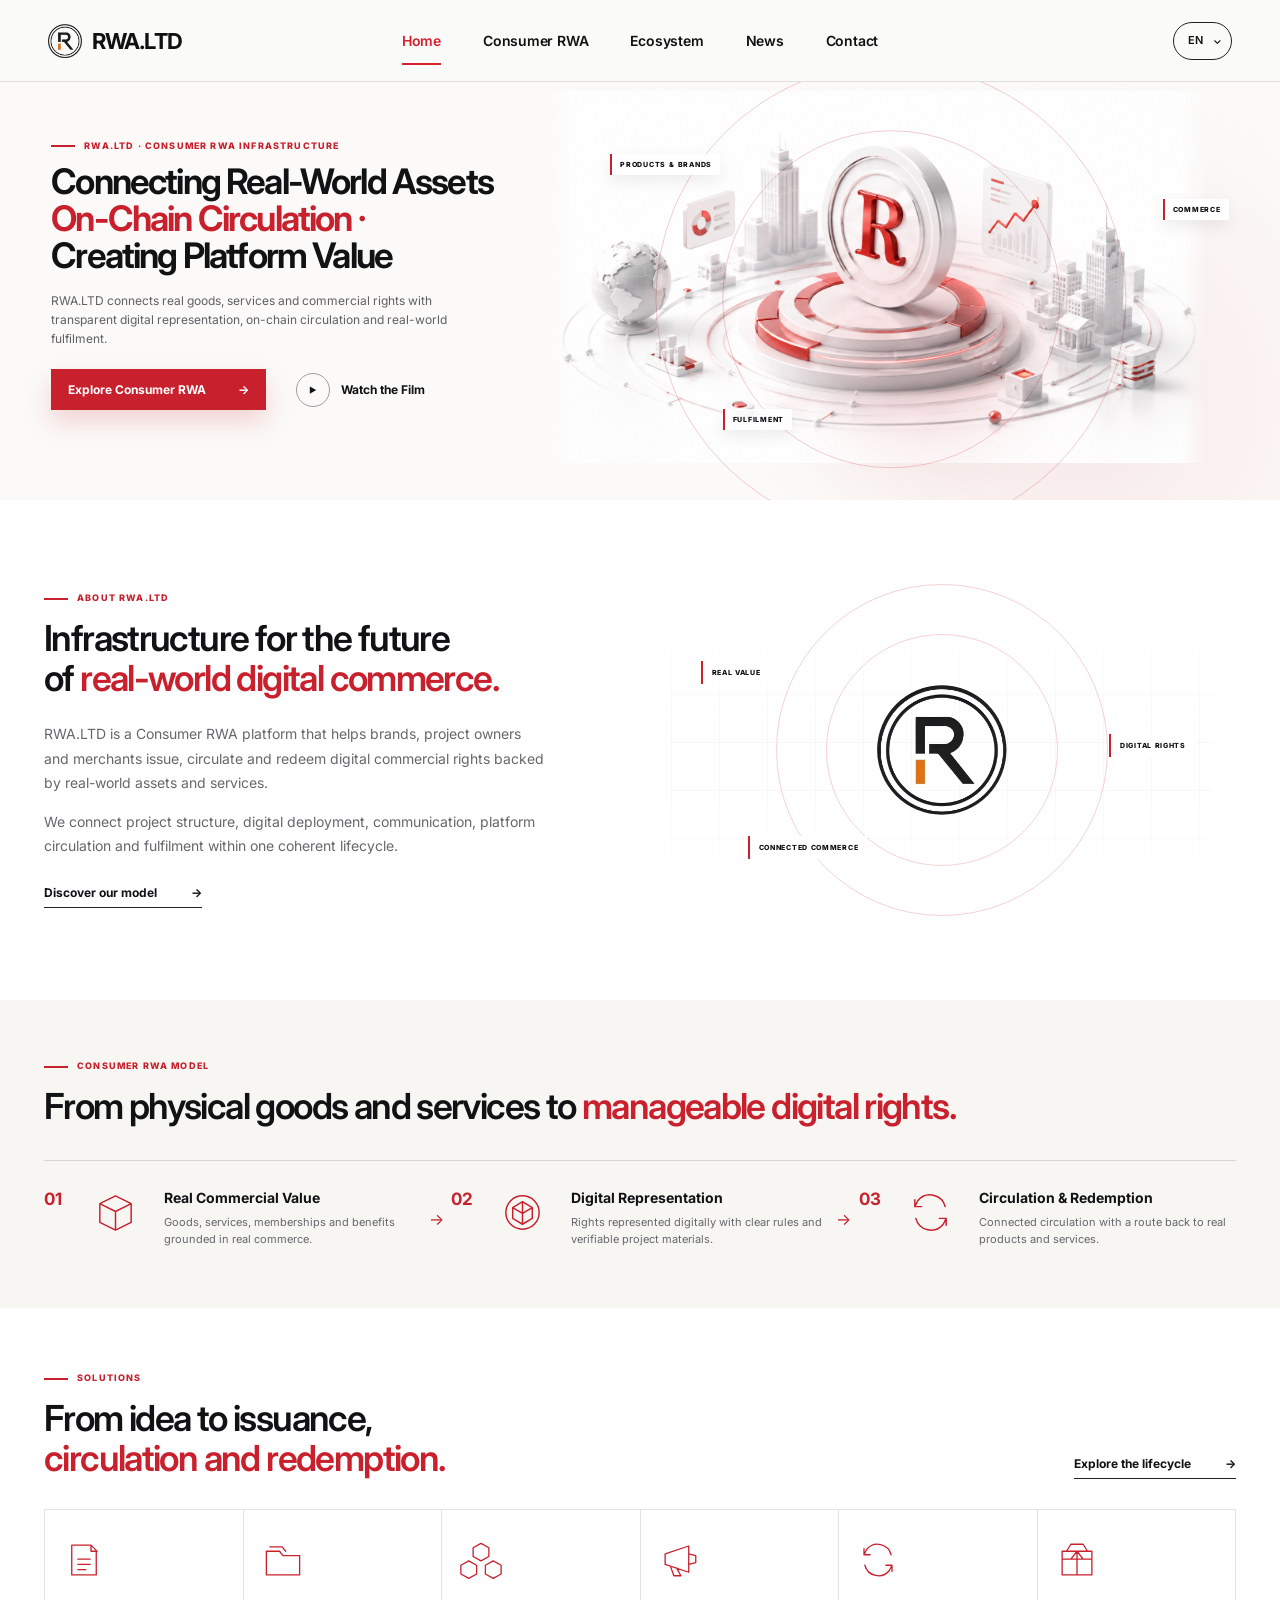
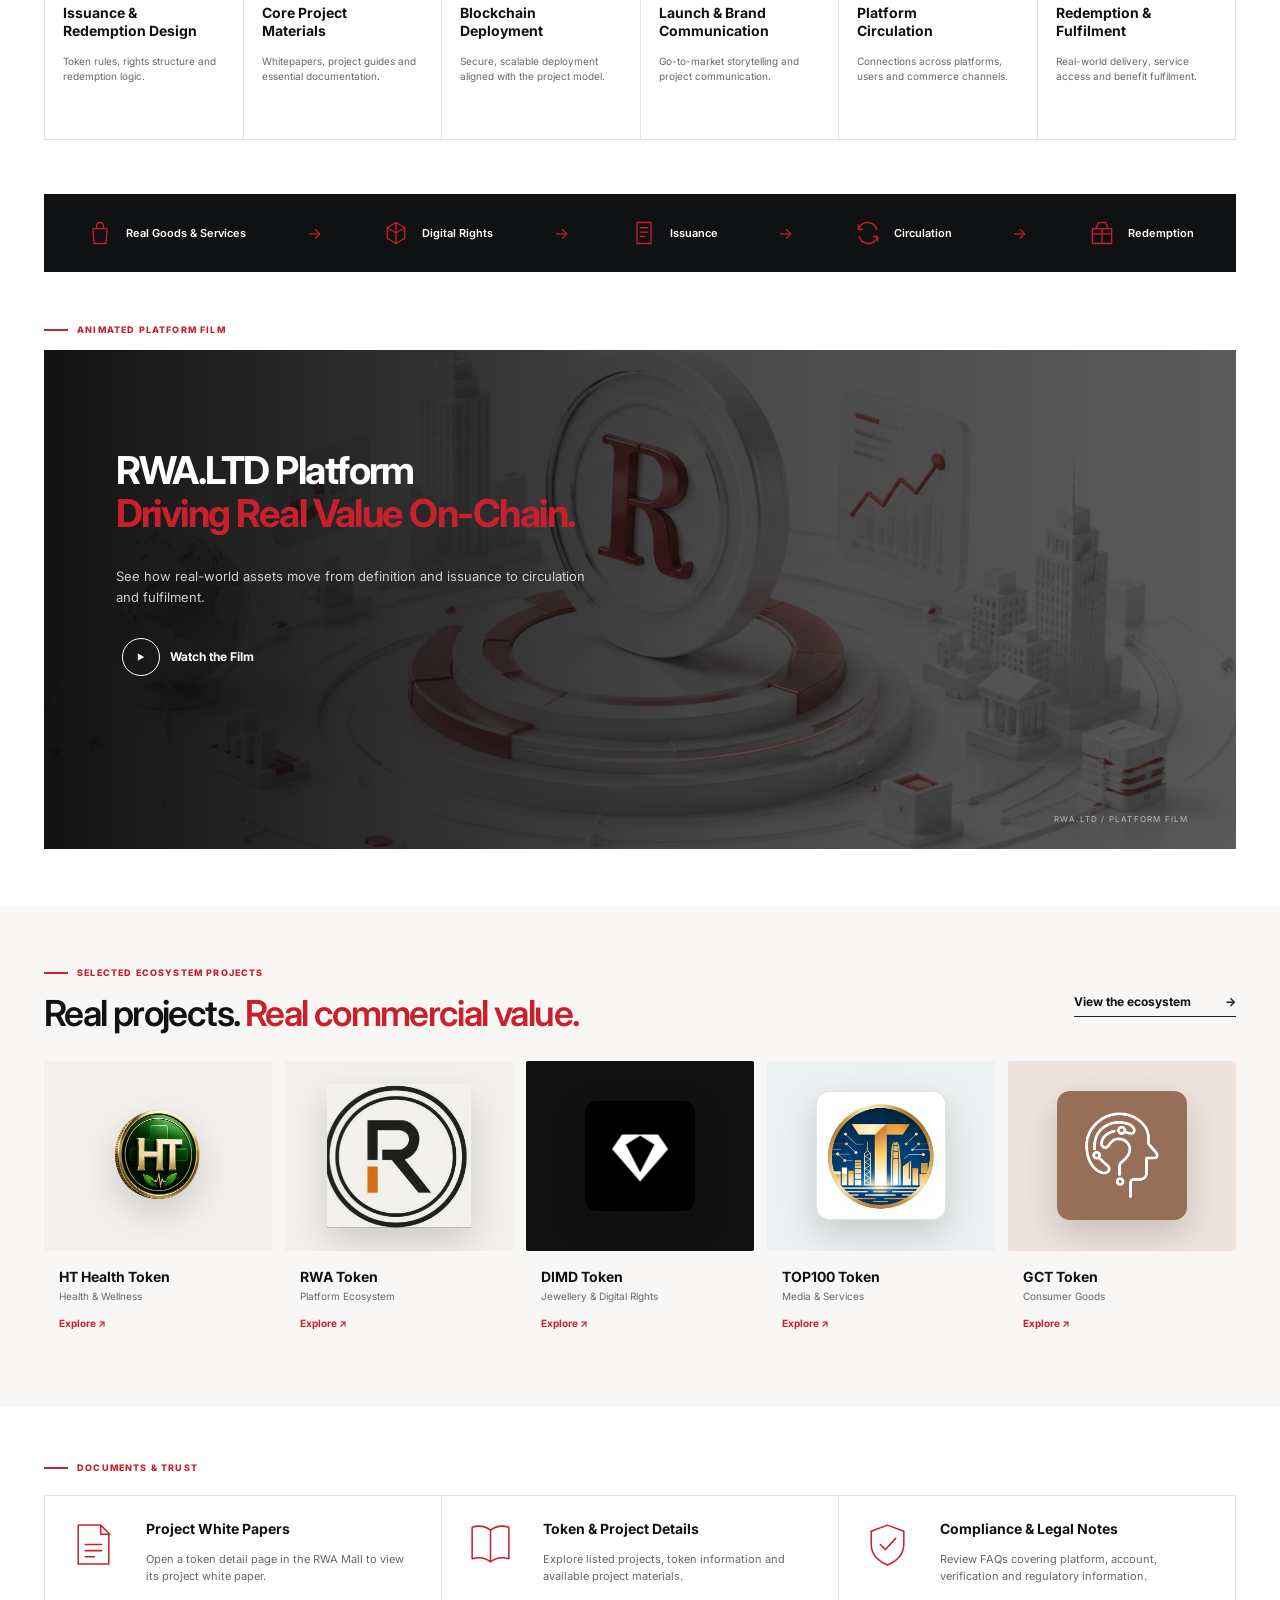
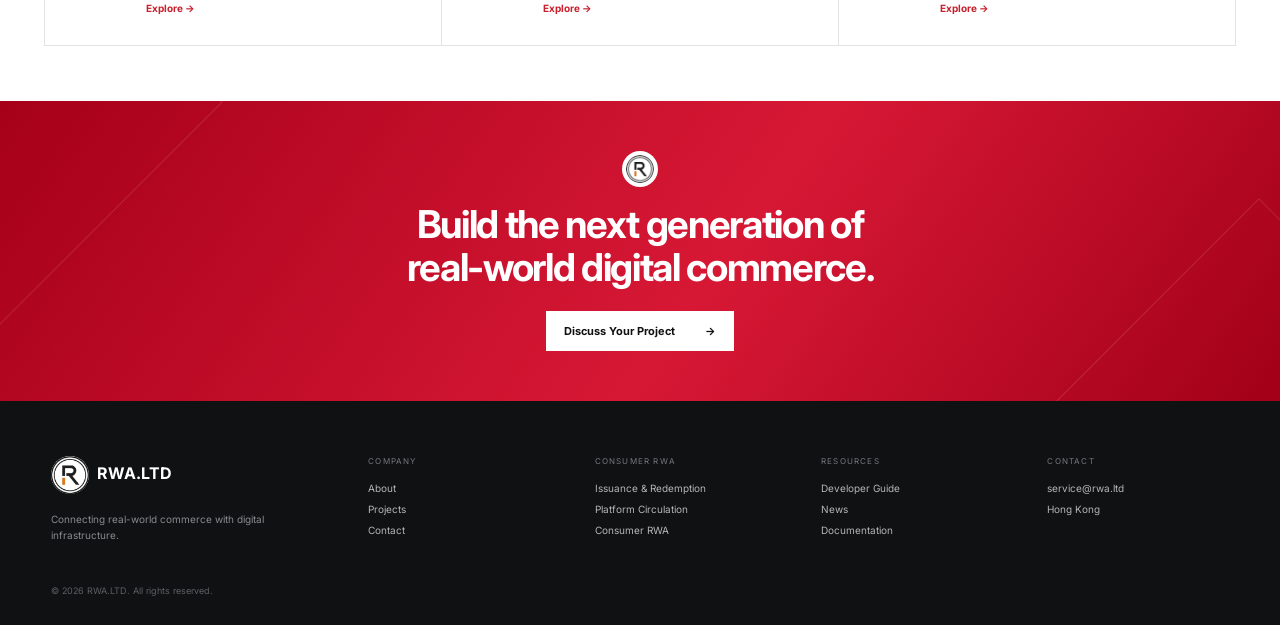
==== commit 63837e5a: "Route project resources to RWA Mall and FAQ" ====
--- a/index.html
+++ b/index.html
@@ -118,11 +118,11 @@
       <div class="shell">
         <div class="section-heading"><div><p class="section-tag">SELECTED ECOSYSTEM PROJECTS</p><h2>Real projects. <em>Real commercial value.</em></h2></div><a class="text-link" href="ecosystem.html#projects">View the ecosystem <span>→</span></a></div>
         <div class="project-grid reveal">
-          <a class="project-card health" href="ecosystem.html#projects"><div class="token-stage"><img src="assets/tokens/token-ht.png" alt="HT Health Token official icon"></div><h3>HT Health Token</h3><p>Health &amp; Wellness</p><span>Explore ↗</span></a>
-          <a class="project-card rwa" href="ecosystem.html#projects"><div class="token-stage"><img src="assets/tokens/token-rwa.png" alt="RWA Token official icon"></div><h3>RWA Token</h3><p>Platform Ecosystem</p><span>Explore ↗</span></a>
-          <a class="project-card dimd" href="ecosystem.html#projects"><div class="token-stage"><img src="assets/tokens/token-dimd.png" alt="DIMD Token official icon"></div><h3>DIMD Token</h3><p>Jewellery &amp; Digital Rights</p><span>Explore ↗</span></a>
-          <a class="project-card top" href="ecosystem.html#projects"><div class="token-stage"><img src="assets/tokens/token-top100.png" alt="TOP100 Token official icon"></div><h3>TOP100 Token</h3><p>Media &amp; Services</p><span>Explore ↗</span></a>
-          <a class="project-card gct" href="ecosystem.html#projects"><div class="token-stage"><img src="assets/tokens/token-gct.png" alt="GCT Token official icon"></div><h3>GCT Token</h3><p>Consumer Goods</p><span>Explore ↗</span></a>
+          <a class="project-card health" href="https://rwa.ltd/#/mall"><div class="token-stage"><img src="assets/tokens/token-ht.png" alt="HT Health Token official icon"></div><h3>HT Health Token</h3><p>Health &amp; Wellness</p><span>Explore ↗</span></a>
+          <a class="project-card rwa" href="https://rwa.ltd/#/mall"><div class="token-stage"><img src="assets/tokens/token-rwa.png" alt="RWA Token official icon"></div><h3>RWA Token</h3><p>Platform Ecosystem</p><span>Explore ↗</span></a>
+          <a class="project-card dimd" href="https://rwa.ltd/#/mall"><div class="token-stage"><img src="assets/tokens/token-dimd.png" alt="DIMD Token official icon"></div><h3>DIMD Token</h3><p>Jewellery &amp; Digital Rights</p><span>Explore ↗</span></a>
+          <a class="project-card top" href="https://rwa.ltd/#/mall"><div class="token-stage"><img src="assets/tokens/token-top100.png" alt="TOP100 Token official icon"></div><h3>TOP100 Token</h3><p>Media &amp; Services</p><span>Explore ↗</span></a>
+          <a class="project-card gct" href="https://rwa.ltd/#/mall"><div class="token-stage"><img src="assets/tokens/token-gct.png" alt="GCT Token official icon"></div><h3>GCT Token</h3><p>Consumer Goods</p><span>Explore ↗</span></a>
         </div>
       </div>
     </section>
@@ -130,9 +130,9 @@
     <section class="documents section shell">
       <p class="section-tag">DOCUMENTS &amp; TRUST</p>
       <div class="document-grid reveal">
-        <a href="consumer-rwa.html#documentation"><svg viewBox="0 0 48 48"><path d="M9 5h22l8 8v30H9zM31 5v9h9M16 24h16M16 30h16M16 36h9"/></svg><div><h3>White Paper</h3><p>Platform vision, structure and operating model.</p><span>Explore →</span></div></a>
-        <a href="consumer-rwa.html#documentation"><svg viewBox="0 0 48 48"><path d="M24 10c-5-4-11-5-18-3v31c7-2 13-1 18 3m0-31c5-4 11-5 18-3v31c-7-2-13-1-18 3V10Z"/></svg><div><h3>Project Guide</h3><p>A practical guide for brands and project teams.</p><span>Explore →</span></div></a>
-        <a href="consumer-rwa.html#documentation"><svg viewBox="0 0 48 48"><path d="m24 5 16 6v12c0 10-6 17-16 21C14 40 8 33 8 23V11l16-6Zm-7 19 5 5 10-11"/></svg><div><h3>Compliance &amp; Legal Notes</h3><p>Project information, risk and compliance notes.</p><span>Explore →</span></div></a>
+        <a href="https://rwa.ltd/#/mall"><svg viewBox="0 0 48 48"><path d="M9 5h22l8 8v30H9zM31 5v9h9M16 24h16M16 30h16M16 36h9"/></svg><div><h3>Project White Papers</h3><p>Open a token detail page in the RWA Mall to view its project white paper.</p><span>Explore →</span></div></a>
+        <a href="https://rwa.ltd/#/mall"><svg viewBox="0 0 48 48"><path d="M24 10c-5-4-11-5-18-3v31c7-2 13-1 18 3m0-31c5-4 11-5 18-3v31c-7-2-13-1-18 3V10Z"/></svg><div><h3>Token &amp; Project Details</h3><p>Explore listed projects, token information and available project materials.</p><span>Explore →</span></div></a>
+        <a href="https://rwa.ltd/#/question"><svg viewBox="0 0 48 48"><path d="m24 5 16 6v12c0 10-6 17-16 21C14 40 8 33 8 23V11l16-6Zm-7 19 5 5 10-11"/></svg><div><h3>Compliance &amp; Legal Notes</h3><p>Review FAQs covering platform, account, verification and regulatory information.</p><span>Explore →</span></div></a>
       </div>
     </section>
 
--- a/css/home-approved.css
+++ b/css/home-approved.css
@@ -14,6 +14,14 @@
 @media(max-width:820px){.shell{width:min(calc(100% - 38px),var(--shell))}.section{padding-top:66px;padding-bottom:66px}.header{height:66px;padding:0 19px}.header.compact{height:60px}.logo{width:auto}.logo img{width:36px;height:36px}.logo strong{font-size:16px}.desktop-nav,.language{display:none}.header-end{width:auto;margin-left:auto}.menu{display:block;width:42px;height:42px;border:0;background:none}.menu i{display:block;width:22px;height:1px;margin:7px auto;background:#111;transition:.2s}.menu-open .menu i:first-child{transform:translateY(4px) rotate(45deg)}.menu-open .menu i:last-child{transform:translateY(-4px) rotate(-45deg)}.mobile-nav{position:absolute;top:66px;left:0;right:0;display:flex;visibility:hidden;opacity:0;transform:translateY(-8px);flex-direction:column;padding:18px 20px;background:#fff;border-bottom:1px solid var(--line);transition:.2s}.menu-open .mobile-nav{visibility:visible;opacity:1;transform:none}.mobile-nav a{padding:11px 3px;border-bottom:1px solid #eee;font-size:13px}.hero{min-height:0;display:flex;flex-direction:column;padding:110px 19px 55px}.hero h1{font-size:clamp(37px,10vw,52px)}.hero-media{width:110%;margin-top:30px}.media-label{display:none}.about{grid-template-columns:1fr;gap:38px}.about-visual{min-height:320px}.model-row{grid-template-columns:1fr;gap:22px}.model-row article{grid-template-columns:34px 55px 1fr;padding-bottom:23px;border-bottom:1px solid #ddd}.model-row>i{transform:rotate(90deg)}.solution-grid{grid-template-columns:1fr 1fr}.lifecycle{width:calc(100% - 38px);align-items:flex-start;flex-direction:column;gap:13px;padding:28px}.lifecycle>i{margin-left:10px;transform:rotate(90deg)}.film-stage{height:510px}.project-grid{display:flex;overflow-x:auto;padding-bottom:18px}.project-card{flex:0 0 260px}.token-stage{height:220px}.document-grid{grid-template-columns:1fr}.document-grid>a{min-height:150px}.cta{padding:55px 19px}footer{grid-template-columns:1fr 1fr;gap:36px;padding:50px 20px 80px}.footer-logo{grid-column:1/-1}}
 @media(max-width:520px){.hero-actions{align-items:flex-start;flex-direction:column;gap:16px}.about-copy h2,.model h2,.section-heading h2{font-size:34px}.solution-grid{grid-template-columns:1fr}.solution-grid article{min-height:220px}.section-heading{align-items:flex-start;flex-direction:column}.film-stage{height:470px}.film-copy{left:7%;right:7%}.film-copy h2{font-size:34px}.document-grid>a{padding:24px 18px}.cta h2{font-size:32px}footer{grid-template-columns:1fr}.footer-logo{grid-column:auto}}
 @media(prefers-reduced-motion:reduce){html{scroll-behavior:auto}.hero-media>img,.hero-ring{animation:none}.reveal{opacity:1;transform:none;transition:none}}
+
+/* Home platform token — circular crop consistent with the other pages */
+.about-visual img{
+  border-radius:50%;
+  clip-path:circle(49% at 50% 50%);
+  mix-blend-mode:multiply;
+  background:transparent;
+}
 
 /* Approved proportion and media-integration pass */
 @media(min-width:821px){
@@ -108,4 +116,4 @@
   .project-card h3,.project-card p,.project-card>span{margin-left:14px;margin-right:14px}
   .health .token-stage,.rwa .token-stage{background:#f3f1ed}
   .rwa .token-stage img{mix-blend-mode:multiply}
-}+}
--- a/css/site-global.css
+++ b/css/site-global.css
@@ -72,6 +72,13 @@
 .global-header .header-end,.global-header>.language,.global-header>.v10-lang{justify-self:end!important}
 .global-header .language,.global-header .v10-lang{font:600 11px/1 Inter,Arial,sans-serif!important}
 .global-header .mobile-nav{display:none}
+.global-header .language,.global-header .v10-lang{position:relative!important;display:flex!important;align-items:center!important;justify-content:center!important;gap:5px!important;min-width:42px!important;height:38px!important;padding:0 9px!important;border:1px solid #222!important;border-radius:22px!important;background:rgba(250,250,248,.96)!important;color:#111!important;cursor:pointer!important;text-align:center!important}
+.language-menu{position:absolute;right:0;top:calc(100% + 10px);z-index:2000;width:146px;padding:7px;background:#fff;border:1px solid #dededb;box-shadow:0 14px 35px rgba(0,0,0,.12);opacity:0;visibility:hidden;transform:translateY(-5px);transition:.18s ease}
+.global-header .language.open .language-menu,.global-header .v10-lang.open .language-menu{opacity:1;visibility:visible;transform:none}
+.language-menu button{display:block;width:100%;padding:10px 11px;border:0;background:transparent;color:#333;font:500 13px/1.2 Inter,Arial,sans-serif;text-align:left;cursor:pointer}
+.language-menu button:hover,.language-menu button.active{background:#f5f4f1;color:var(--site-red)}
+html[lang^="zh"] body{font-family:Inter,"PingFang TC","PingFang SC","Microsoft JhengHei","Microsoft YaHei",sans-serif!important}
+html[lang^="zh"] h1,html[lang^="zh"] h2,html[lang^="zh"] h3{letter-spacing:-.035em!important}
 
 @media(max-width:900px){
   .global-header{height:70px!important;min-height:70px!important;padding:0 24px!important;grid-template-columns:1fr auto!important}
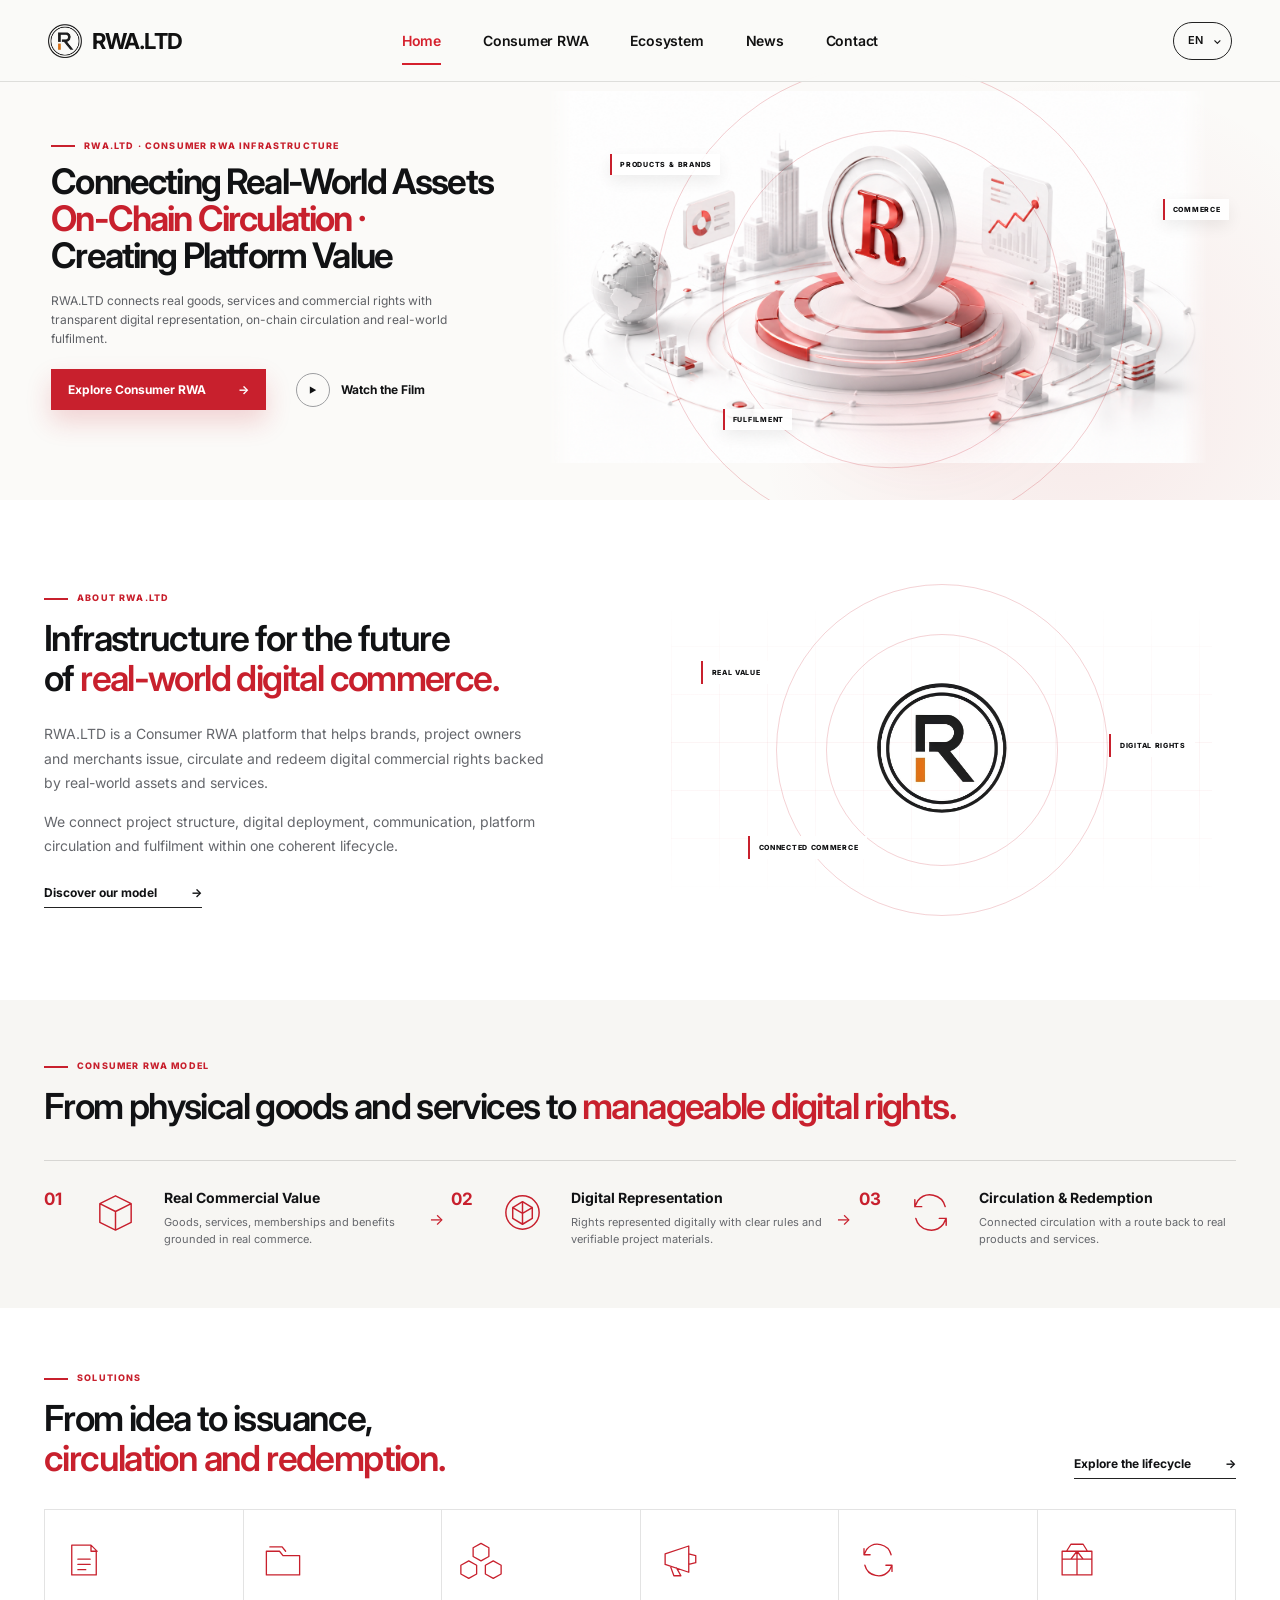
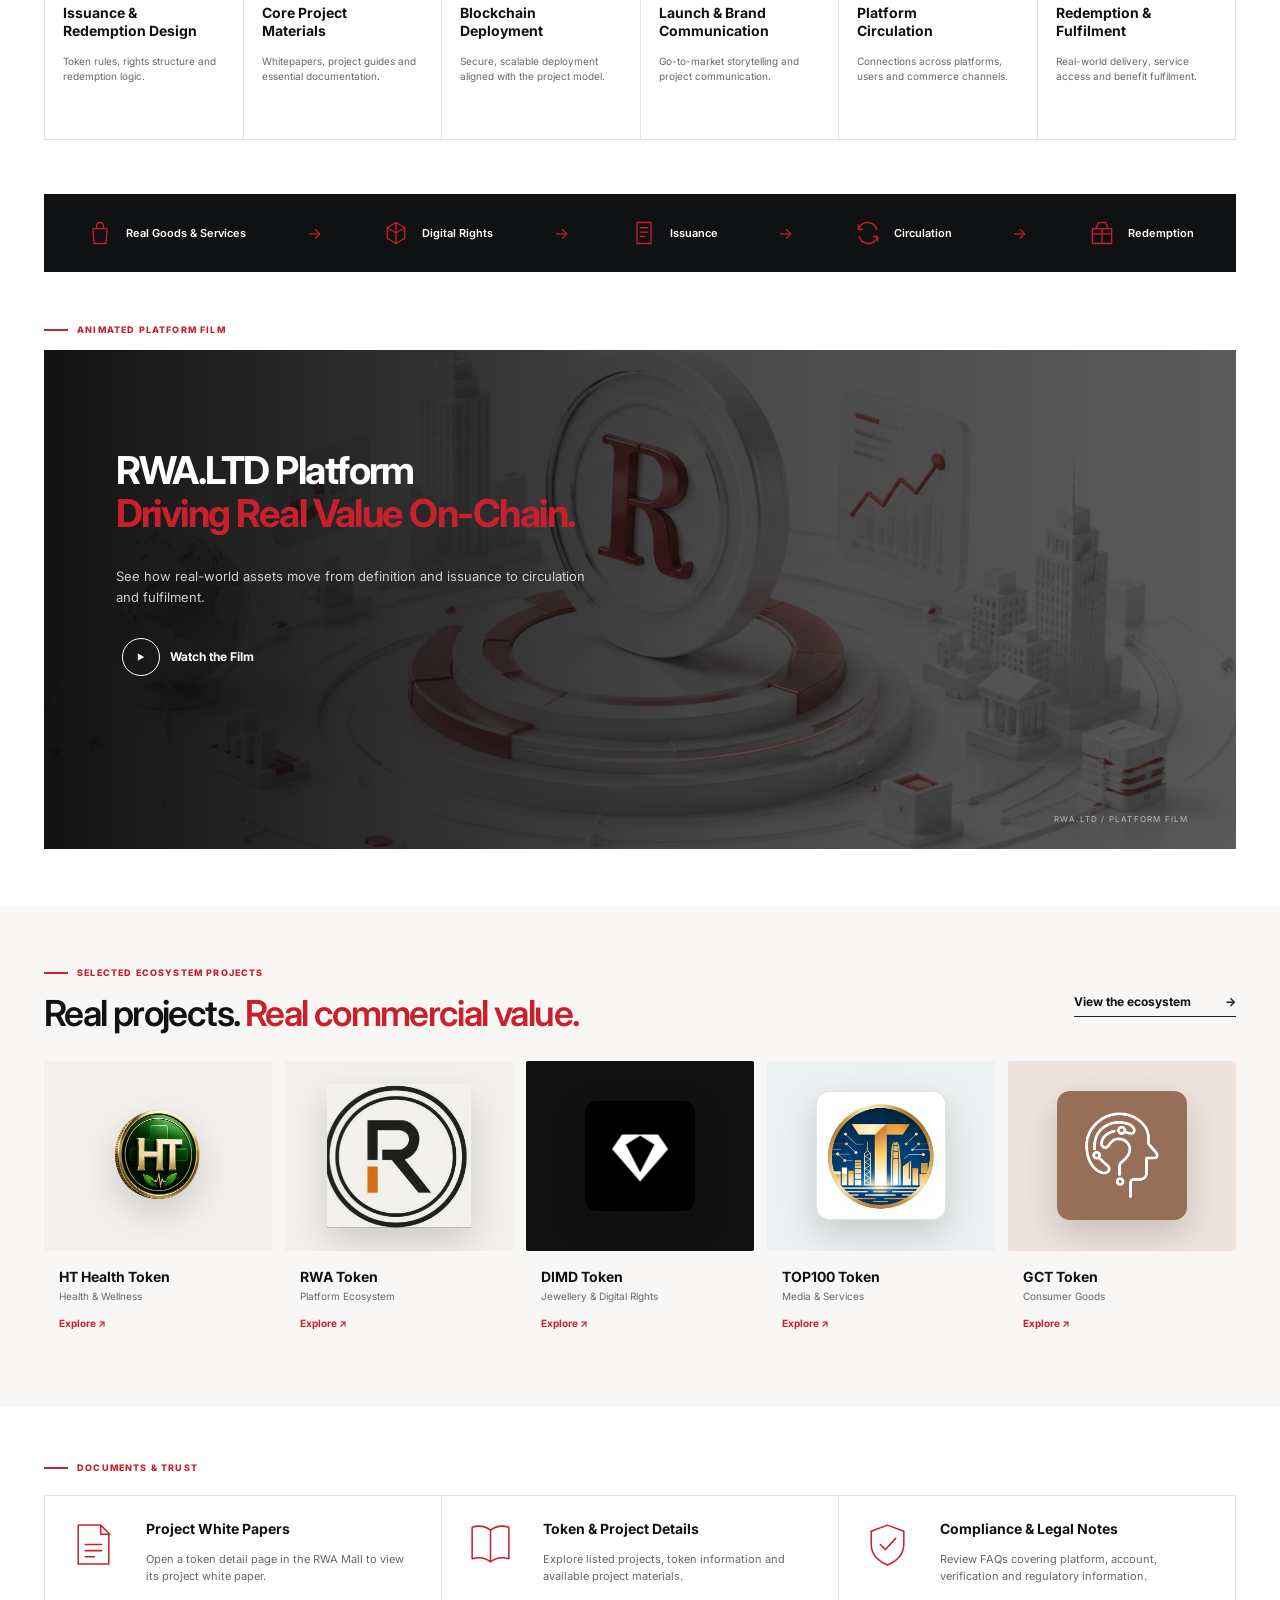
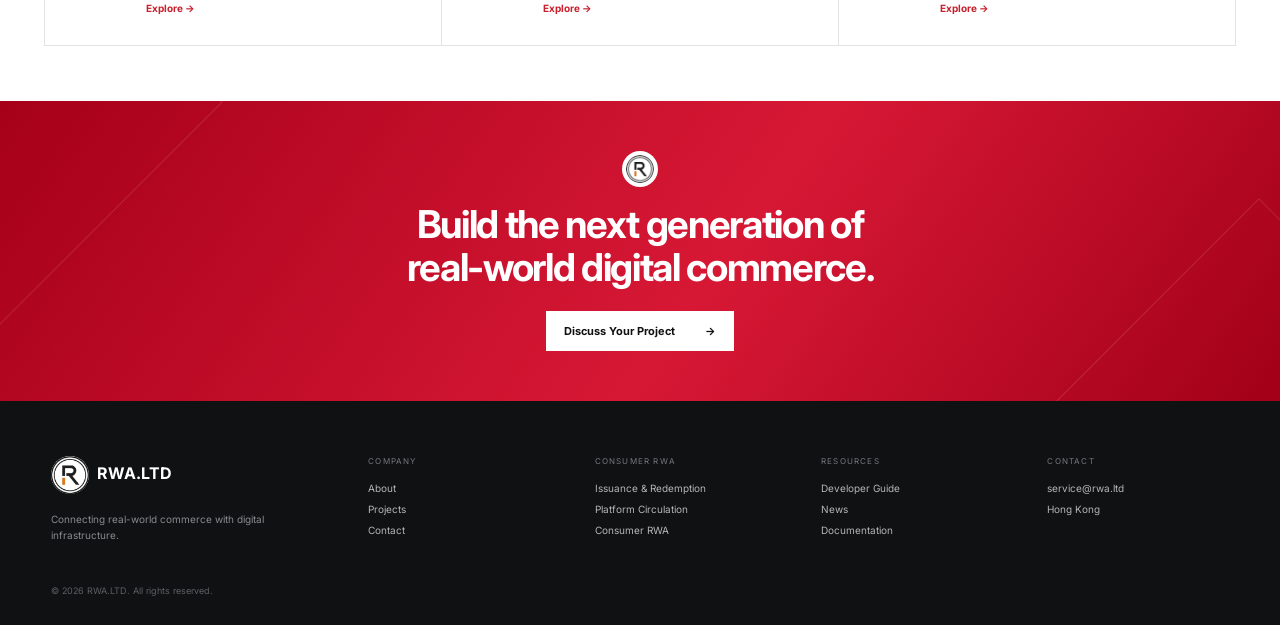
==== commit 6f84588b: "Clip homepage platform logo to a true circle" ====
--- a/index.html
+++ b/index.html
@@ -64,7 +64,7 @@
       </div>
       <div class="about-visual reveal">
         <div class="about-grid-lines"></div>
-        <img src="assets/images/rwa-logo.png" alt="RWA.LTD official brand mark">
+        <div class="about-logo-disc"><img src="assets/images/rwa-logo.png" alt="RWA.LTD official brand mark"></div>
         <span>REAL VALUE</span><span>DIGITAL RIGHTS</span><span>CONNECTED COMMERCE</span>
       </div>
     </section>
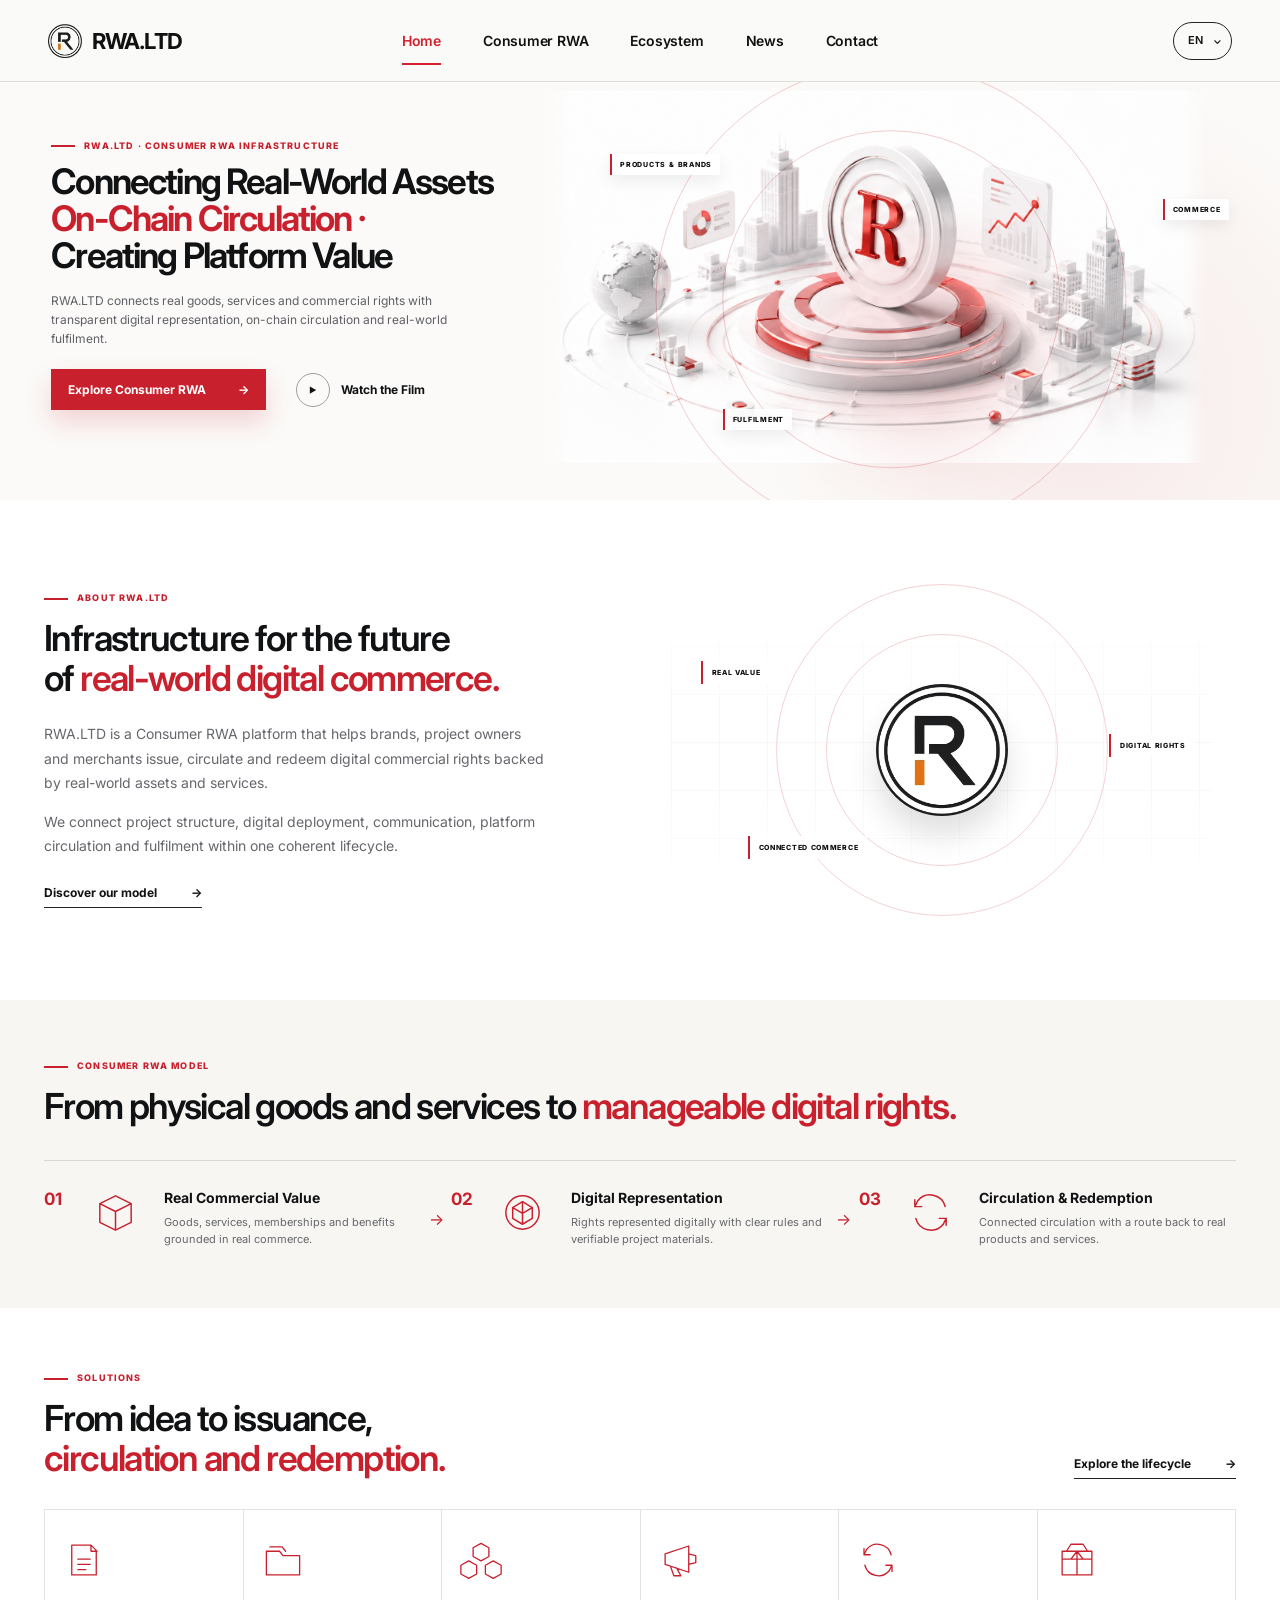
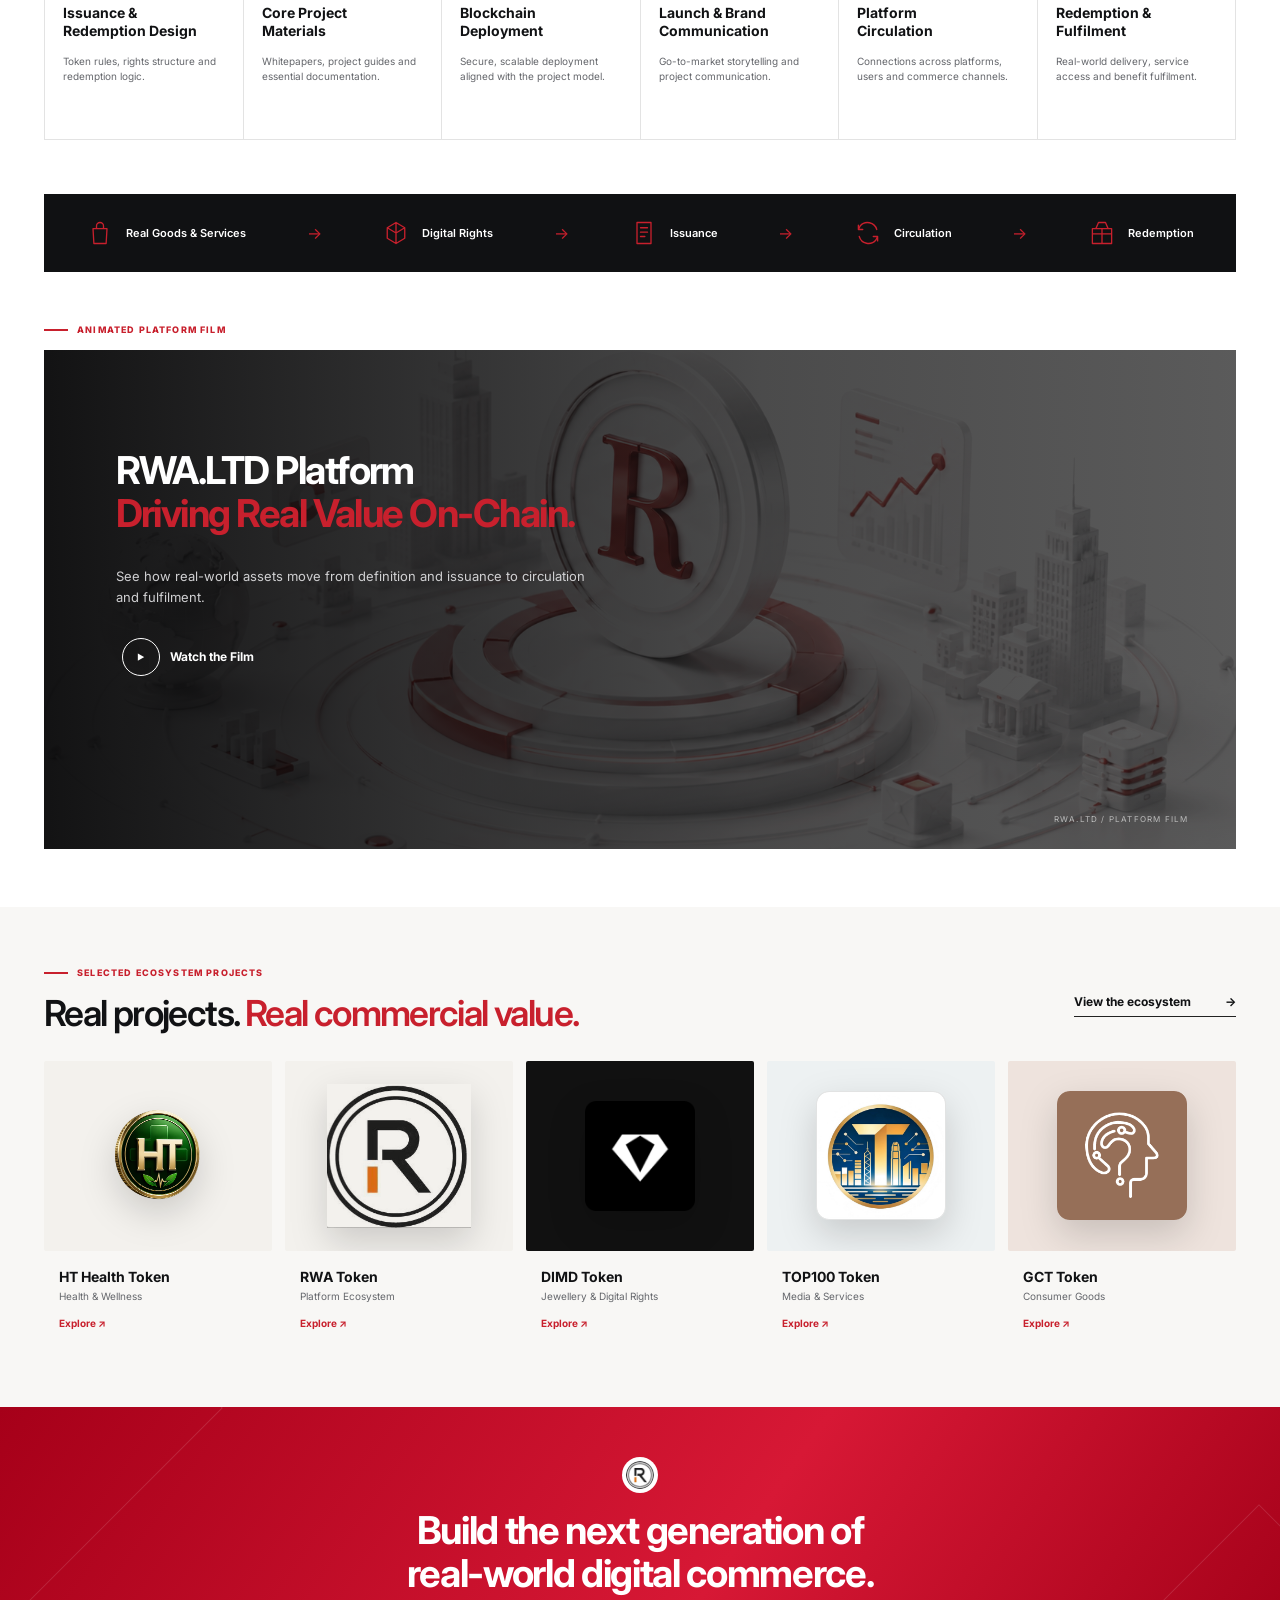
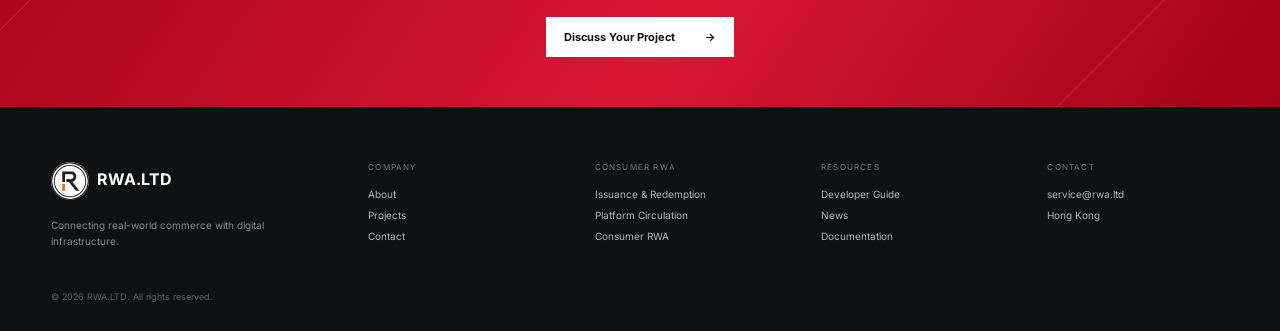
==== commit 2e6f5b0b: "Move documentation resources off homepage" ====
--- a/index.html
+++ b/index.html
@@ -127,15 +127,6 @@
       </div>
     </section>
 
-    <section class="documents section shell">
-      <p class="section-tag">DOCUMENTS &amp; TRUST</p>
-      <div class="document-grid reveal">
-        <a href="https://rwa.ltd/#/mall"><svg viewBox="0 0 48 48"><path d="M9 5h22l8 8v30H9zM31 5v9h9M16 24h16M16 30h16M16 36h9"/></svg><div><h3>Project White Papers</h3><p>Open a token detail page in the RWA Mall to view its project white paper.</p><span>Explore →</span></div></a>
-        <a href="https://rwa.ltd/#/mall"><svg viewBox="0 0 48 48"><path d="M24 10c-5-4-11-5-18-3v31c7-2 13-1 18 3m0-31c5-4 11-5 18-3v31c-7-2-13-1-18 3V10Z"/></svg><div><h3>Token &amp; Project Details</h3><p>Explore listed projects, token information and available project materials.</p><span>Explore →</span></div></a>
-        <a href="https://rwa.ltd/#/question"><svg viewBox="0 0 48 48"><path d="m24 5 16 6v12c0 10-6 17-16 21C14 40 8 33 8 23V11l16-6Zm-7 19 5 5 10-11"/></svg><div><h3>Compliance &amp; Legal Notes</h3><p>Review FAQs covering platform, account, verification and regulatory information.</p><span>Explore →</span></div></a>
-      </div>
-    </section>
-
     <section class="cta">
       <img src="assets/images/rwa-logo.png" alt="" aria-hidden="true">
       <h2>Build the next generation of<br>real-world digital commerce.</h2>
--- a/css/home-approved.css
+++ b/css/home-approved.css
@@ -15,12 +15,27 @@
 @media(max-width:520px){.hero-actions{align-items:flex-start;flex-direction:column;gap:16px}.about-copy h2,.model h2,.section-heading h2{font-size:34px}.solution-grid{grid-template-columns:1fr}.solution-grid article{min-height:220px}.section-heading{align-items:flex-start;flex-direction:column}.film-stage{height:470px}.film-copy{left:7%;right:7%}.film-copy h2{font-size:34px}.document-grid>a{padding:24px 18px}.cta h2{font-size:32px}footer{grid-template-columns:1fr}.footer-logo{grid-column:auto}}
 @media(prefers-reduced-motion:reduce){html{scroll-behavior:auto}.hero-media>img,.hero-ring{animation:none}.reveal{opacity:1;transform:none;transition:none}}
 
-/* Home platform token — circular crop consistent with the other pages */
-.about-visual img{
+/* Home platform token — hard circular viewport removes the source PNG's square canvas */
+.about-logo-disc{
+  position:relative;
+  z-index:3;
+  width:150px;
+  height:150px;
+  overflow:hidden;
   border-radius:50%;
-  clip-path:circle(49% at 50% 50%);
+  background:#fff;
+  box-shadow:0 20px 30px rgba(0,0,0,.12);
+  isolation:isolate;
+}
+.about-logo-disc img{
+  display:block;
+  width:100%;
+  height:100%;
+  max-width:none;
+  object-fit:cover;
+  transform:scale(1.035);
   mix-blend-mode:multiply;
-  background:transparent;
+  filter:none;
 }
 
 /* Approved proportion and media-integration pass */
@@ -67,7 +82,8 @@
   .about{min-height:500px;padding-top:62px;padding-bottom:62px}
   .about-copy h2,.model h2,.section-heading h2{font-size:clamp(32px,2.8vw,44px);line-height:1.12}
   .about-visual{min-height:330px;background:#fff;overflow:visible}
-  .about-visual img{width:132px;height:132px;mix-blend-mode:multiply}
+  .about-logo-disc{width:132px;height:132px}
+  .about-logo-disc img{width:100%;height:100%;mix-blend-mode:multiply}
   .about-grid-lines{inset:4%;opacity:.7}
   .model.section{padding-top:60px;padding-bottom:60px}
   .model .shell>h2{margin-bottom:34px}
@@ -111,7 +127,7 @@
     mask-image:linear-gradient(90deg,transparent,#000 4%,#000 96%,transparent);
   }
   .about-visual{background:#fff}
-  .about-visual img{mix-blend-mode:multiply}
+  .about-logo-disc img{mix-blend-mode:multiply}
   .project-card{border:0;background:transparent;padding:0 0 17px}
   .project-card h3,.project-card p,.project-card>span{margin-left:14px;margin-right:14px}
   .health .token-stage,.rwa .token-stage{background:#f3f1ed}
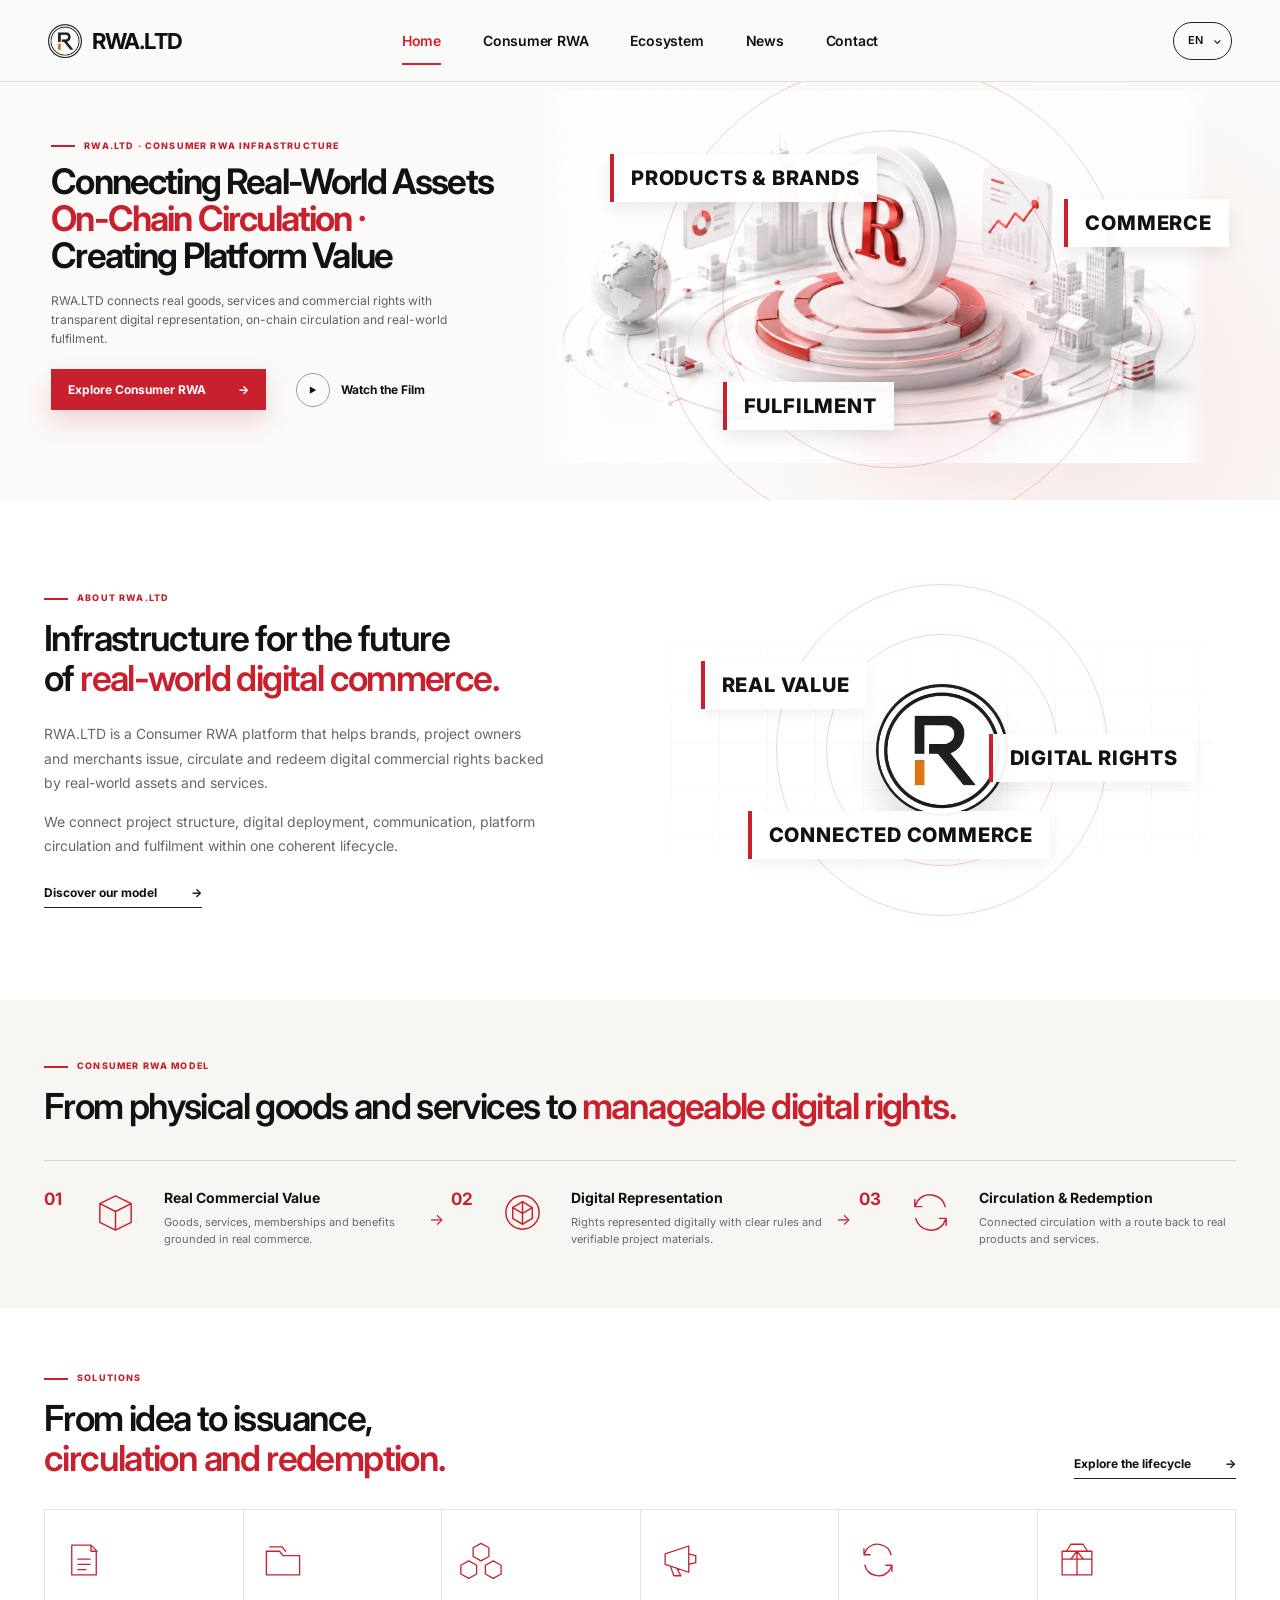
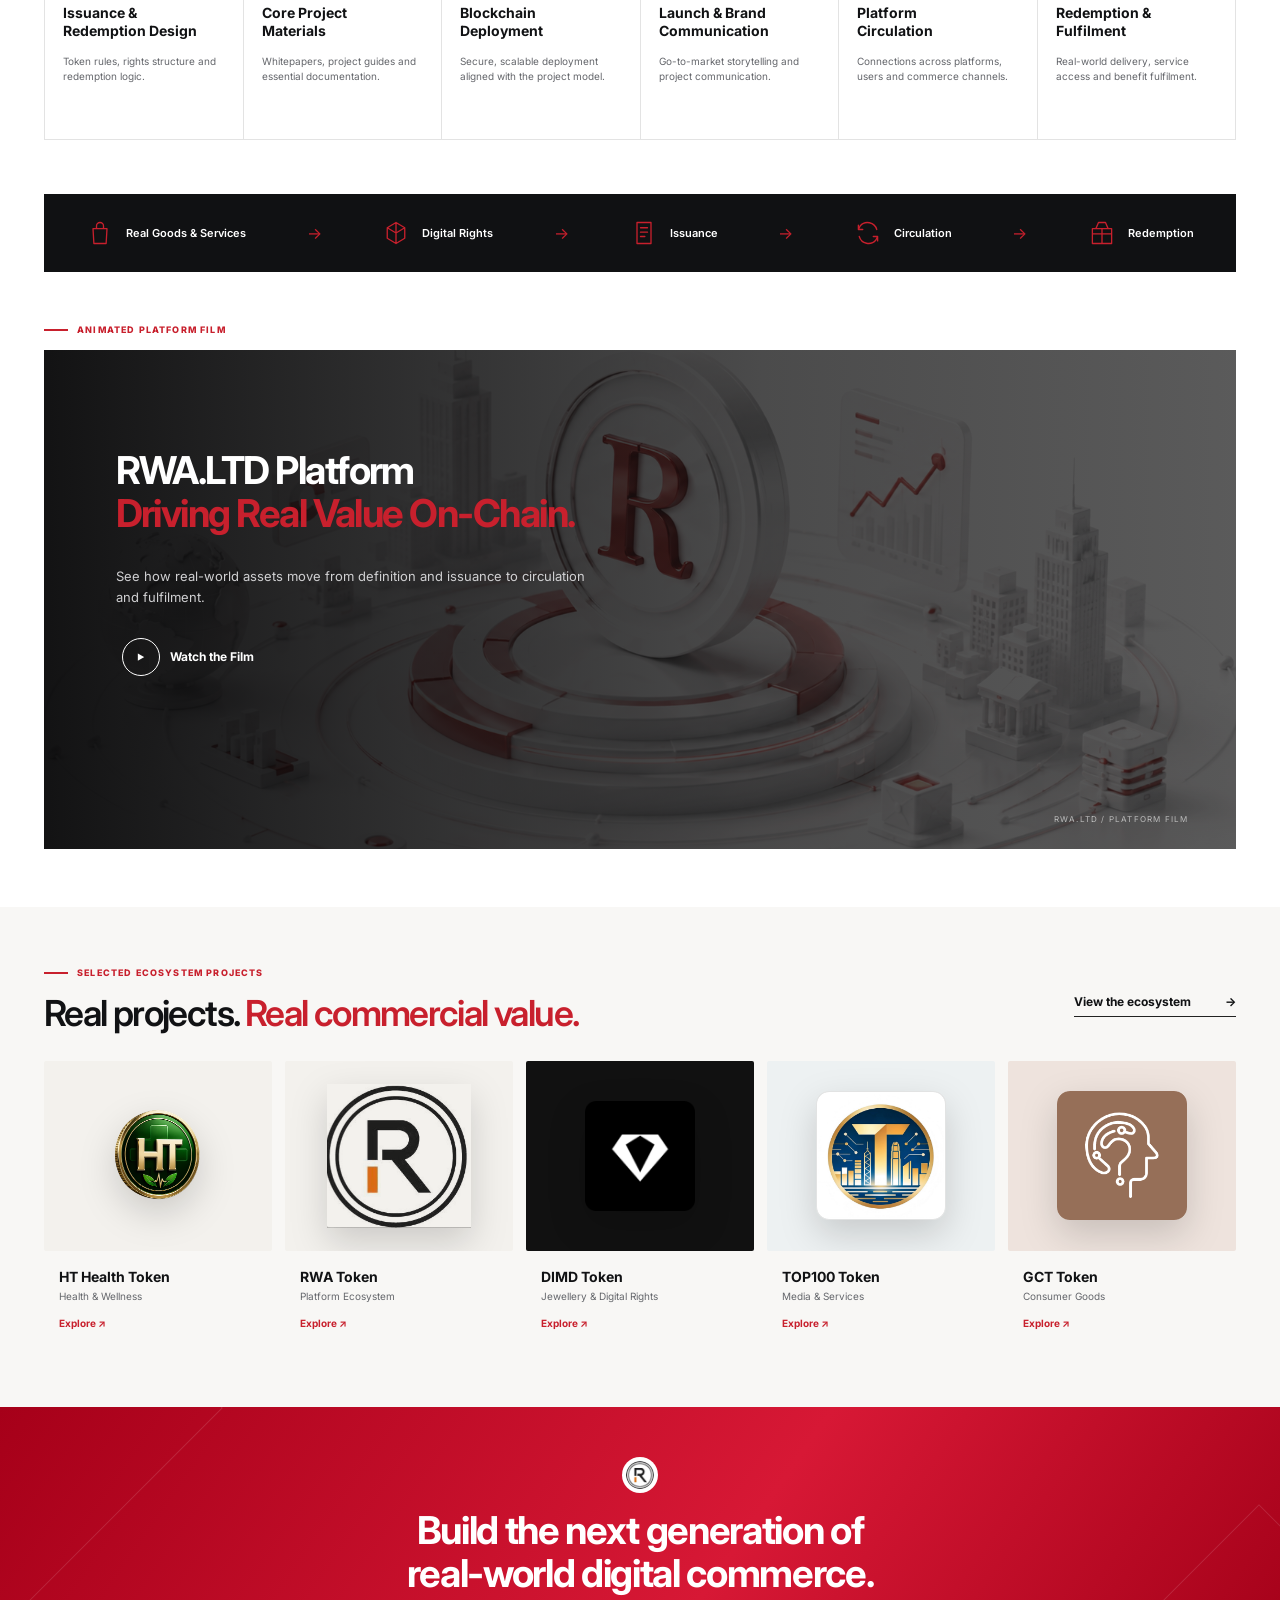
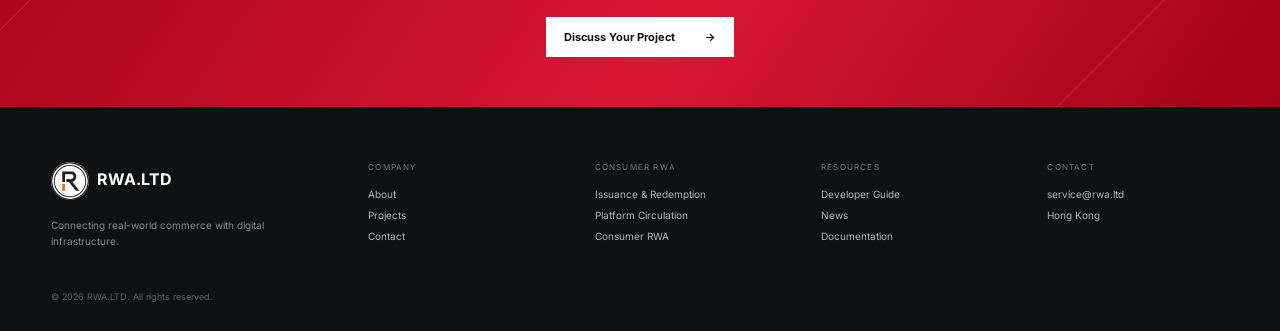
==== commit aa37cd00: "Bust homepage stylesheet cache for label update" ====
--- a/index.html
+++ b/index.html
@@ -7,7 +7,7 @@
   <title>RWA.LTD — Real-World Assets, Connected</title>
   <link rel="preconnect" href="https://fonts.googleapis.com"><link rel="preconnect" href="https://fonts.gstatic.com" crossorigin>
   <link href="https://fonts.googleapis.com/css2?family=Inter:wght@400;500;600;700&display=swap" rel="stylesheet">
-  <link rel="stylesheet" href="css/home-approved.css">
+  <link rel="stylesheet" href="css/home-approved.css?v=20260817-labels-20">
   <link rel="stylesheet" href="css/site-global.css">
 </head>
 <body>
--- a/css/home-approved.css
+++ b/css/home-approved.css
@@ -133,3 +133,26 @@
   .health .token-stage,.rwa .token-stage{background:#f3f1ed}
   .rwa .token-stage img{mix-blend-mode:multiply}
 }
+
+/* Readable exhibition labels for desktop and tablet */
+.hero .media-label{
+  padding:12px 17px;
+  border-left-width:4px;
+  background:rgba(255,255,255,.94);
+  box-shadow:0 7px 18px rgba(0,0,0,.08);
+  font-size:20px;
+  line-height:1.2;
+  letter-spacing:.04em;
+}
+.about-visual>span{
+  padding:12px 17px;
+  border-left-width:4px;
+  background:rgba(255,255,255,.95);
+  box-shadow:0 6px 16px rgba(0,0,0,.06);
+  font-size:20px;
+  line-height:1.2;
+  letter-spacing:.04em;
+}
+@media(max-width:820px){
+  .about-visual>span{font-size:15px}
+}
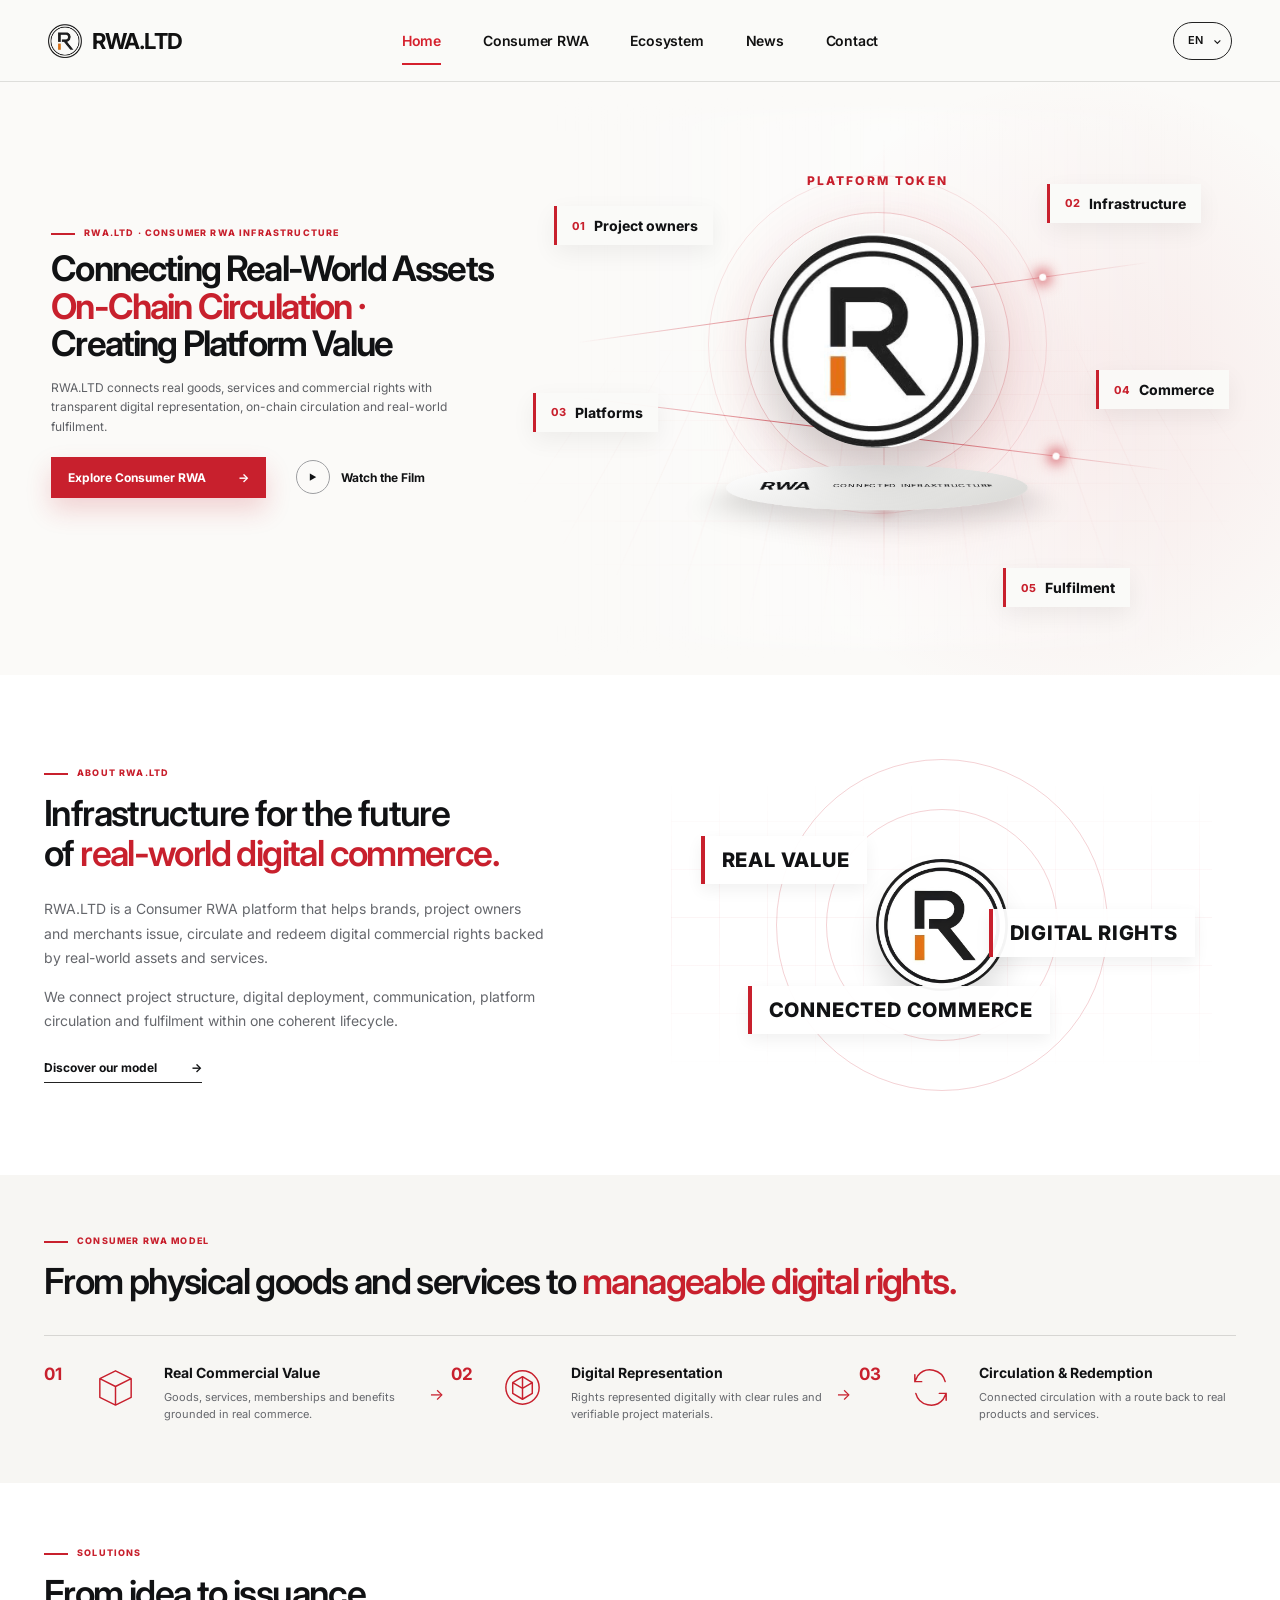
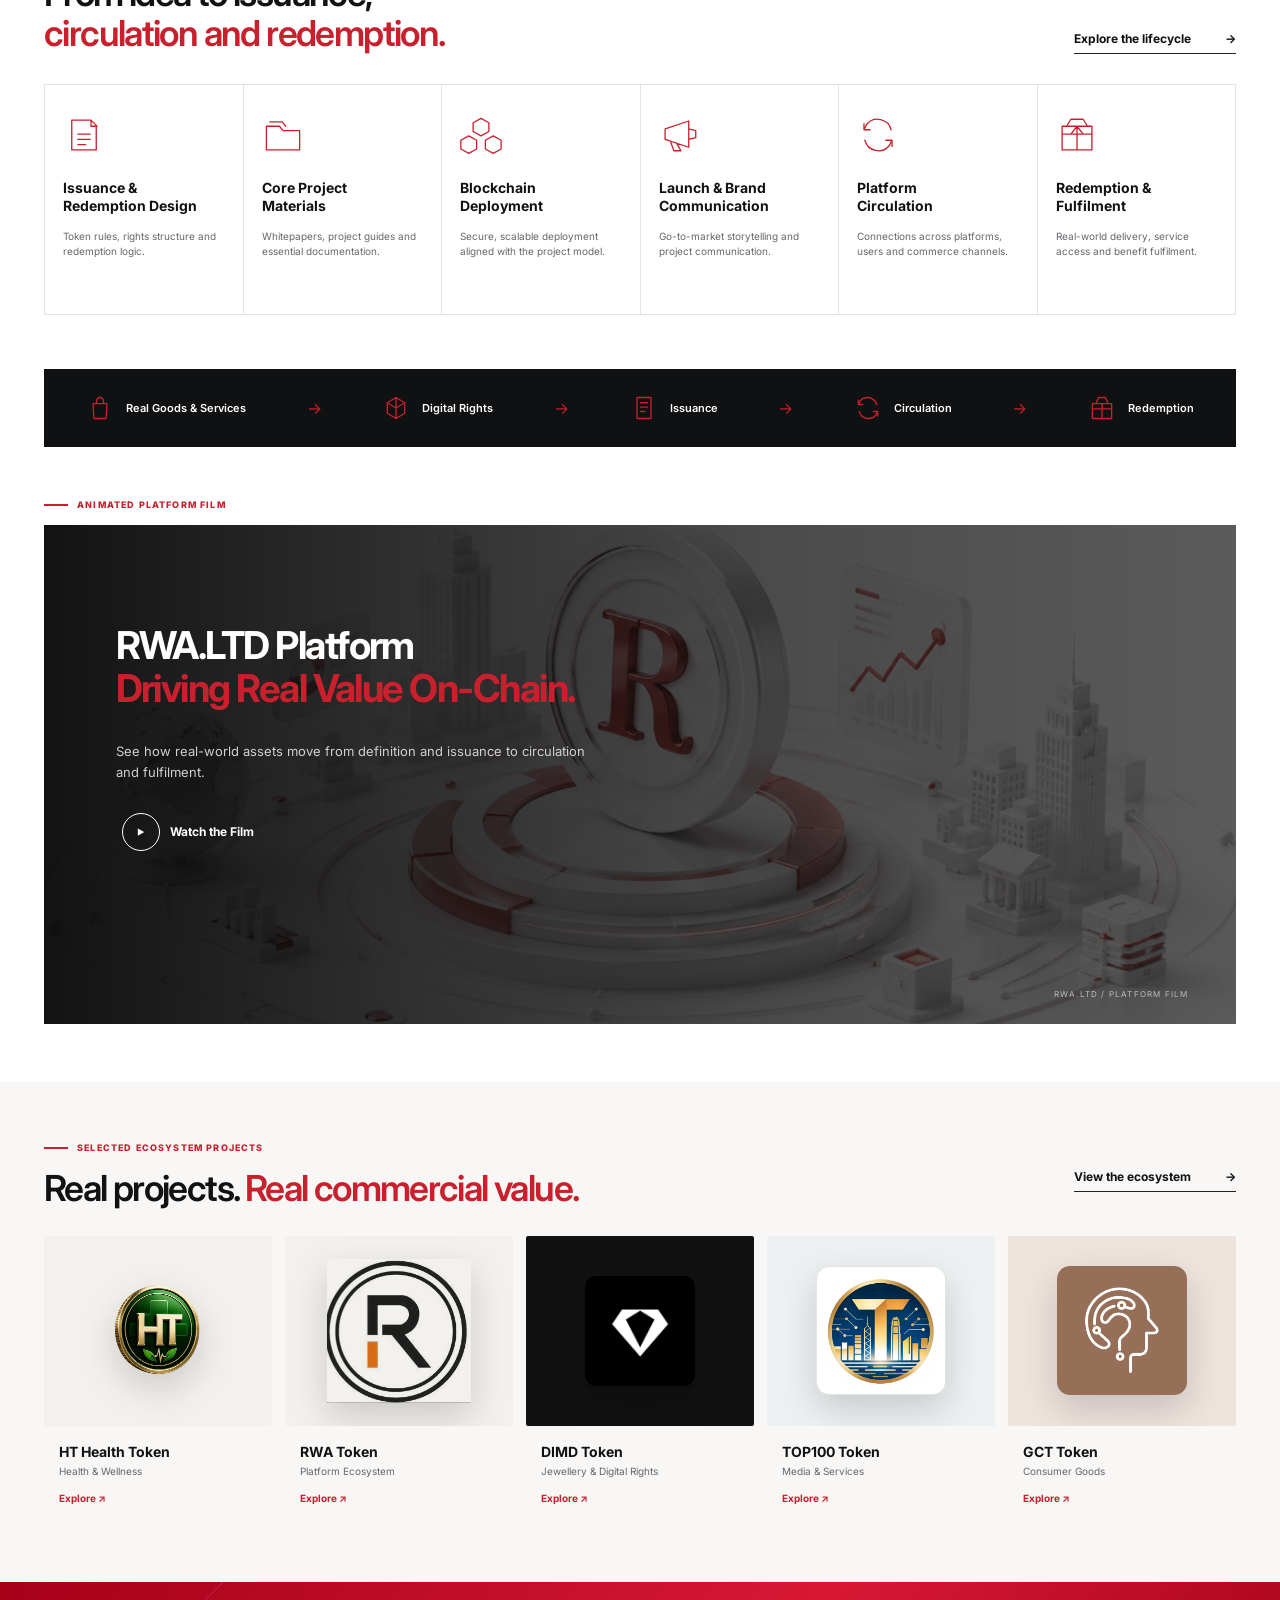
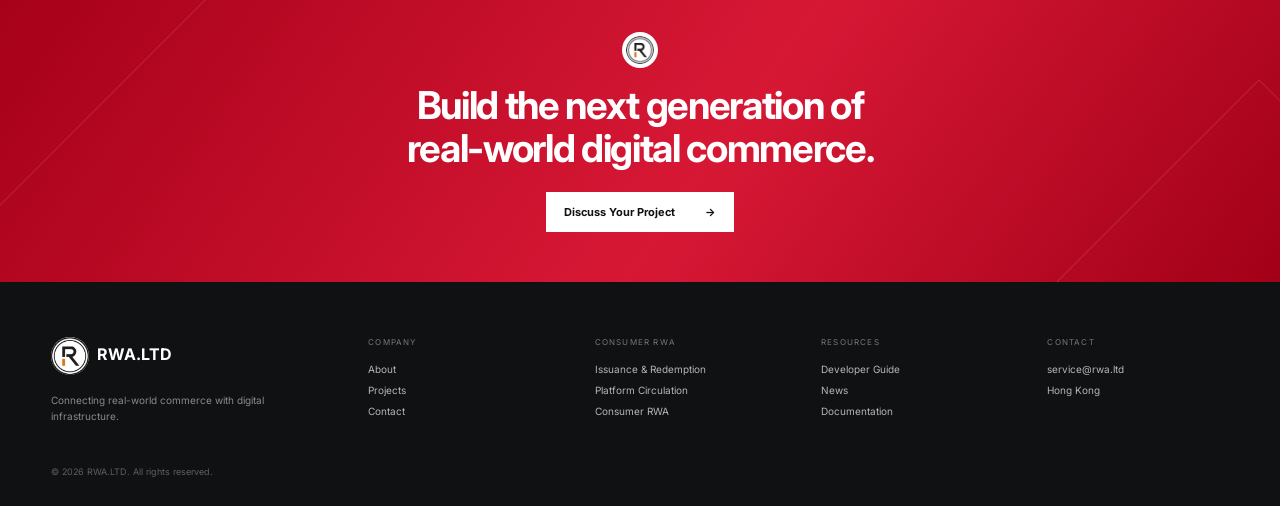
==== commit 01367660: "Swap Home and Ecosystem hero visuals" ====
--- a/index.html
+++ b/index.html
@@ -7,7 +7,7 @@
   <title>RWA.LTD — Real-World Assets, Connected</title>
   <link rel="preconnect" href="https://fonts.googleapis.com"><link rel="preconnect" href="https://fonts.gstatic.com" crossorigin>
   <link href="https://fonts.googleapis.com/css2?family=Inter:wght@400;500;600;700&display=swap" rel="stylesheet">
-  <link rel="stylesheet" href="css/home-approved.css?v=20260817-labels-20">
+  <link rel="stylesheet" href="css/home-approved.css?v=20260819-hero-swap">
   <link rel="stylesheet" href="css/site-global.css">
 </head>
 <body>
@@ -44,13 +44,20 @@
           <button class="watch" type="button" data-film><i>▶</i> Watch the Film</button>
         </div>
       </div>
-      <div class="hero-media reveal">
-        <div class="hero-glow"></div>
-        <div class="hero-ring ring-a"></div><div class="hero-ring ring-b"></div>
-        <img src="assets/images/rwa-hero-ecosystem.png" alt="RWA.LTD real-world commerce ecosystem" width="1672" height="941">
-        <span class="media-label ml-1">PRODUCTS &amp; BRANDS</span>
-        <span class="media-label ml-2">COMMERCE</span>
-        <span class="media-label ml-3">FULFILMENT</span>
+      <div class="hero-media home-platform-network reveal" aria-label="RWA.LTD ecosystem network">
+        <div class="home-network-grid"></div>
+        <div class="home-network-path path-a"></div><div class="home-network-path path-b"></div><div class="home-network-path path-c"></div>
+        <div class="home-platform-token">
+          <span>PLATFORM TOKEN</span>
+          <div class="home-token-halo"></div>
+          <img alt="RWA platform token" src="assets/tokens/token-rwa.png">
+          <div class="home-token-plinth"><b>RWA</b><small>Connected infrastructure</small></div>
+        </div>
+        <span class="home-network-label label-owner"><i>01</i>Project owners</span>
+        <span class="home-network-label label-infra"><i>02</i>Infrastructure</span>
+        <span class="home-network-label label-platform"><i>03</i>Platforms</span>
+        <span class="home-network-label label-commerce"><i>04</i>Commerce</span>
+        <span class="home-network-label label-fulfil"><i>05</i>Fulfilment</span>
       </div>
     </section>
 
--- a/css/home-approved.css
+++ b/css/home-approved.css
@@ -144,6 +144,24 @@
   line-height:1.2;
   letter-spacing:.04em;
 }
+
+/* 2026-08-19: platform network moved from Ecosystem to the Home hero */
+.home-platform-network{height:565px;position:relative;isolation:isolate}
+.home-platform-network:after{content:"";position:absolute;inset:5% 2% 0 4%;z-index:-2;background:radial-gradient(circle at 52% 52%,rgba(200,32,45,.08),transparent 44%),linear-gradient(90deg,transparent 0,#fff6 50%,transparent 100%);filter:blur(8px)}
+.home-network-grid{position:absolute;inset:8% 0 4% 5%;z-index:-3;background-image:linear-gradient(rgba(200,32,45,.065) 1px,transparent 1px),linear-gradient(90deg,rgba(200,32,45,.065) 1px,transparent 1px);background-size:48px 48px;transform:perspective(800px) rotateX(62deg) translateY(95px);mask-image:radial-gradient(ellipse,#000 15%,transparent 70%)}
+.home-platform-token{position:absolute;left:50%;top:48%;width:300px;height:360px;transform:translate(-50%,-50%);display:flex;flex-direction:column;align-items:center;justify-content:flex-end}
+.home-platform-token>span{position:absolute;top:0;color:var(--red);font-size:12px;font-weight:800;letter-spacing:.18em}
+.home-platform-token>img{position:absolute;top:60px;width:215px;height:215px;object-fit:contain;z-index:4;border-radius:50%;filter:drop-shadow(0 22px 24px rgba(0,0,0,.18));animation:heroFloat 5s ease-in-out infinite}
+.home-token-halo{position:absolute;top:39px;width:265px;height:265px;border:1px solid rgba(200,32,45,.22);border-radius:50%;box-shadow:0 0 55px rgba(200,32,45,.08)}
+.home-token-halo:before,.home-token-halo:after{content:"";position:absolute;border:1px solid rgba(200,32,45,.11);border-radius:50%;inset:-38px}.home-token-halo:after{inset:36px}
+.home-token-plinth{width:300px;height:95px;padding:28px 34px;background:linear-gradient(145deg,#fff,#d7d7d4);box-shadow:0 24px 34px rgba(0,0,0,.14);border-radius:50%;transform:perspective(400px) rotateX(62deg);display:flex;justify-content:space-between;align-items:center}.home-token-plinth b{font-size:22px}.home-token-plinth small{font-size:9px;text-transform:uppercase;letter-spacing:.08em}
+.home-network-path{position:absolute;height:1px;background:linear-gradient(90deg,transparent,var(--red),transparent);transform-origin:center;opacity:.8}.home-network-path:after{content:"";position:absolute;right:18%;top:-3px;width:7px;height:7px;border-radius:50%;background:#fff;box-shadow:0 0 13px 4px var(--red);animation:signalMove 3s linear infinite}.home-network-path.path-a{width:82%;left:7%;top:39%;transform:rotate(-8deg)}.home-network-path.path-b{width:88%;left:4%;top:62%;transform:rotate(7deg)}.home-network-path.path-c{width:64%;left:19%;top:50%;transform:rotate(90deg);opacity:.35}
+.home-network-label{position:absolute;display:flex;gap:9px;align-items:center;padding:11px 15px;background:rgba(250,250,248,.94);border-left:3px solid var(--red);box-shadow:0 8px 24px rgba(0,0,0,.06);font-size:14px;font-weight:750}.home-network-label i{color:var(--red);font-style:normal;font-size:11px}.home-network-label.label-owner{left:4%;top:22%}.home-network-label.label-infra{right:4%;top:18%}.home-network-label.label-platform{left:1%;top:55%}.home-network-label.label-commerce{right:0;top:51%}.home-network-label.label-fulfil{right:14%;bottom:7%}
+@keyframes signalMove{0%{right:92%;opacity:0}15%{opacity:1}85%{opacity:1}100%{right:4%;opacity:0}}
+@media(max-width:1050px) and (min-width:821px){.home-platform-network{transform:scale(.88);transform-origin:center}}
+@media(max-width:820px){.home-platform-network{height:470px;margin-top:35px;transform:scale(.78);transform-origin:center top;width:128%;margin-left:-14%}.home-network-label{display:flex;font-size:12px}}
+@media(max-width:480px){.home-platform-network{transform:scale(.64);width:156%;margin-left:-28%;height:390px}}
+@media(prefers-reduced-motion:reduce){.home-platform-token>img,.home-network-path:after{animation:none}}
 .about-visual>span{
   padding:12px 17px;
   border-left-width:4px;
